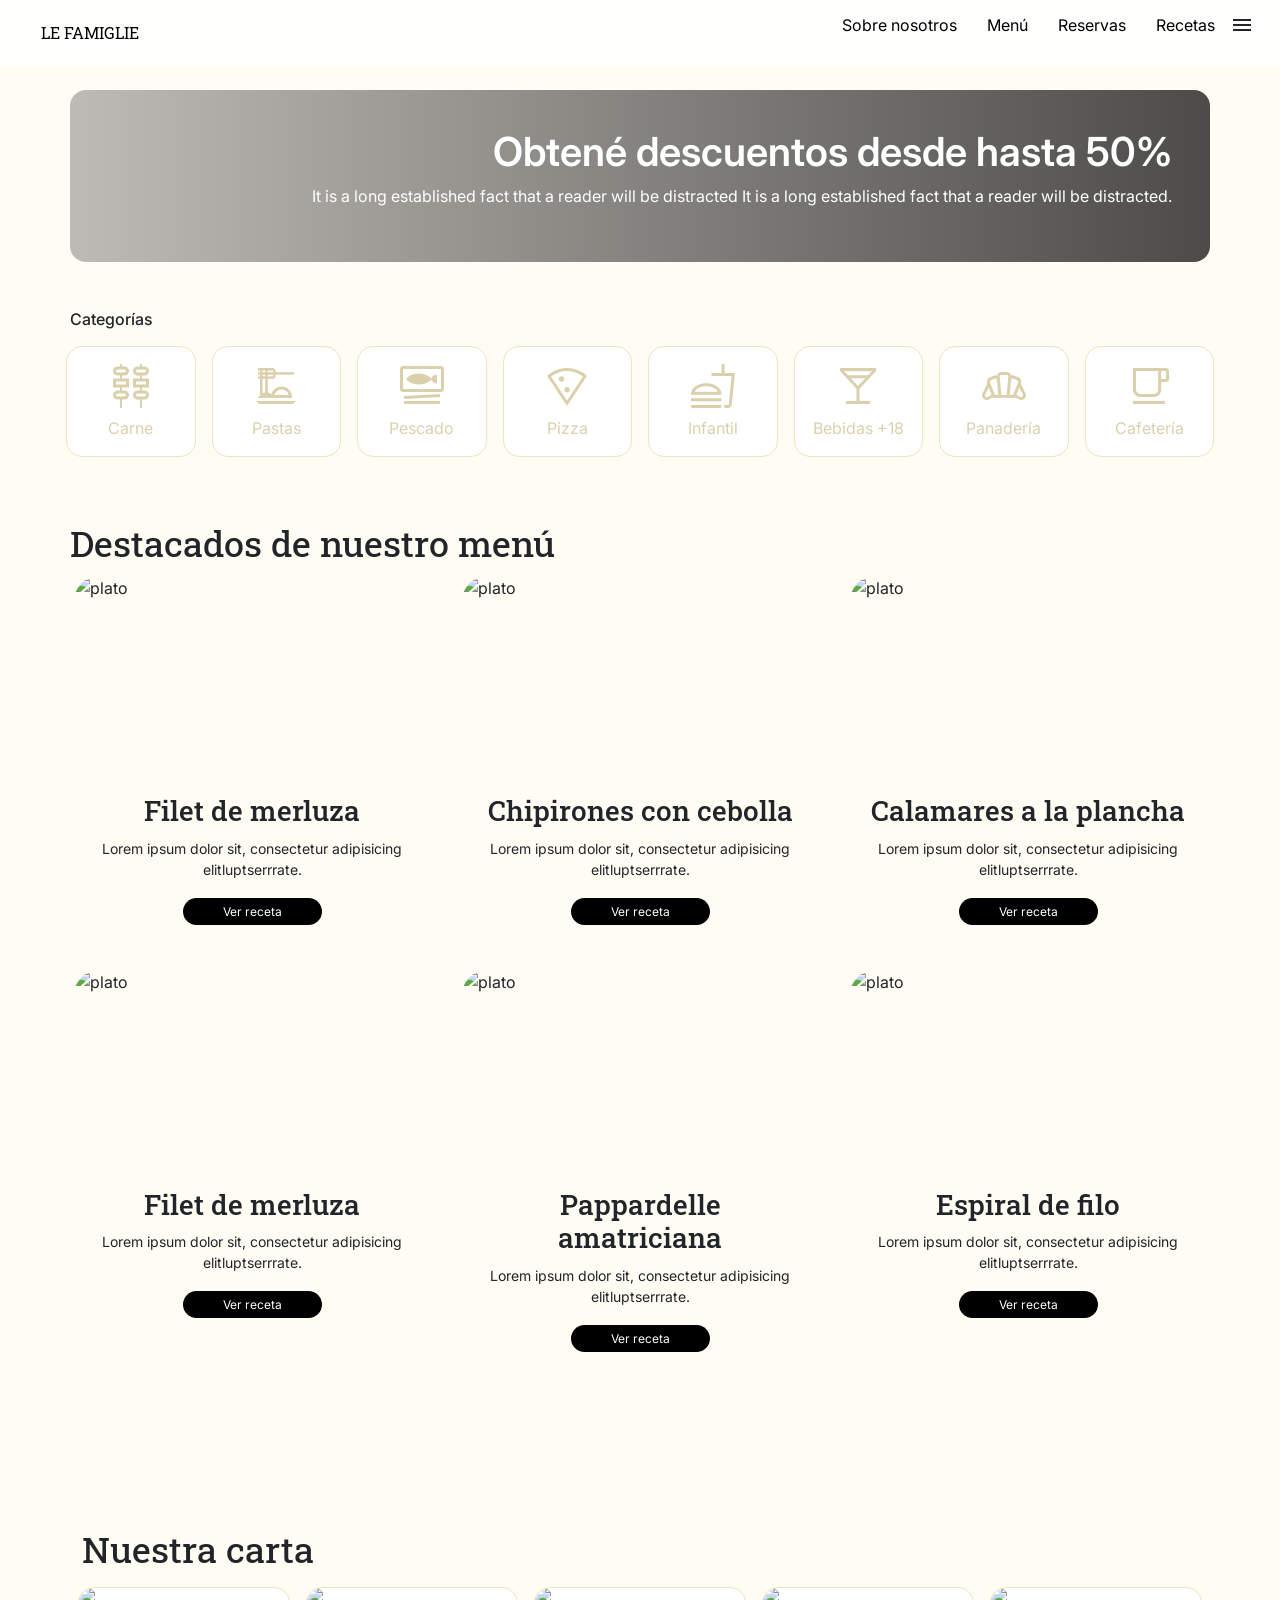
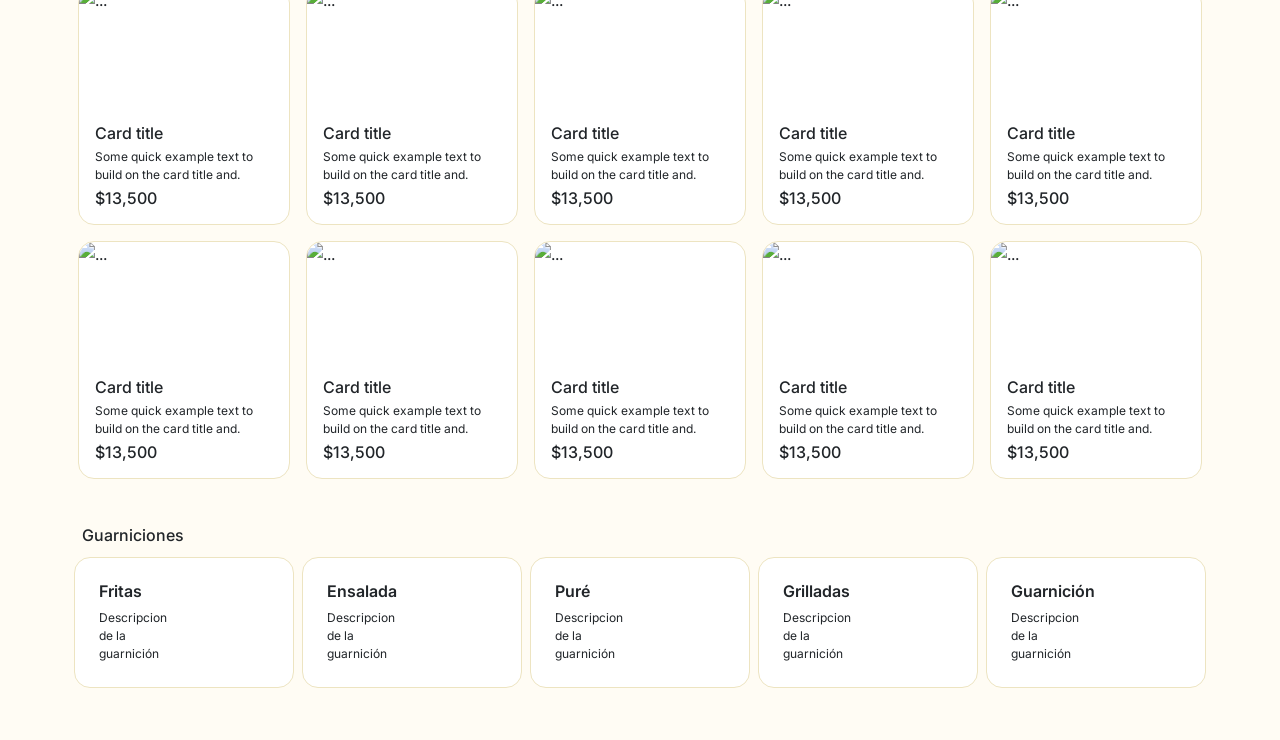
==== menu.html @ 80b137f9 "feat: responsive advance" ====
<!DOCTYPE html>
<html lang="en">
<head>
    <meta charset="UTF-8">
    <meta name="viewport" content="width=device-width, initial-scale=1.0">
    <title>Le Famiglie</title>
    <link rel="stylesheet" href="https://fonts.googleapis.com/css2?family=Material+Symbols+Outlined" />
    <link rel="preconnect" href="https://fonts.gstatic.com" crossorigin>
    <link href="https://fonts.googleapis.com/css2?family=Inter:ital,opsz,wght@0,14..32,100..900;1,14..32,100..900&family=Noto+Serif:ital,wght@0,100..900;1,100..900&family=Roboto+Slab:wght@100..900&display=swap" rel="stylesheet"></head>
    <link href="https://cdn.jsdelivr.net/npm/bootstrap@5.3.8/dist/css/bootstrap.min.css" rel="stylesheet" integrity="sha384-sRIl4kxILFvY47J16cr9ZwB07vP4J8+LH7qKQnuqkuIAvNWLzeN8tE5YBujZqJLB" crossorigin="anonymous">

    <link rel="stylesheet" href="https://cdn.jsdelivr.net/npm/swiper@12/swiper-bundle.min.css">
    <link rel="stylesheet" href="styles.css">

</head>
<body>
    <nav class="navBoo">
        <a class="nav-logo" href="index.html">LE FAMIGLIE</a>
        <ul>
            <li><a href="index.html">Sobre nosotros</a></li>
            <li><a href="menu.html">Menú</a></li>
            <li><a href="reservas.html">Reservas</a></li>
            <li><a href="#recetas">Recetas</a></li>
            <span class="material-symbols-outlined"> menu</span>        </ul>
    </nav>
    <div class="container rounded-4 mb-5 text-end  text-white banner">
        <h1 class="fw-semibold">Obtené descuentos desde hasta 50% </h1>
        <p class="resh2">It is a long established fact that a reader will be distracted It is a long established fact that a reader will be distracted.</p>
    </div>
    <div class="container p-0">
    <h6>Categorías</h6>
        <div class="row">
            <div class="col m-2 rounded-4 text-center cat">
                <span class="material-symbols-outlined">
kebab_dining
</span>
                <p>Carne</p>
            </div>
            <div class="col m-2 rounded-4 text-center cat">
                <span class="material-symbols-outlined">
dinner_dining
</span>
                <p>Pastas</p>
            </div>
            <div class="col m-2 rounded-4 text-center cat">
                <span class="material-symbols-outlined">
set_meal
</span>
                <p>Pescado</p>
            </div>
            <div class="col m-2 rounded-4 text-center cat">
                <span class="material-symbols-outlined">
local_pizza
</span>
                <p>Pizza</p>
            </div>
            <div class="col m-2 rounded-4 text-center cat">
                <span class="material-symbols-outlined">
fastfood
</span>
                <p>Infantil</p>
            </div>
            <div class="col m-2 rounded-4 text-center cat">
                <span class="material-symbols-outlined">
local_bar
</span>
                <p>Bebidas +18</p>
            </div>
            <div class="col m-2 rounded-4 text-center cat">
                <span class="material-symbols-outlined">
bakery_dining
</span>
                <p>Panadería</p>
            </div>
            <div class="col m-2 rounded-4 text-center cat">
                <span class="material-symbols-outlined">local_cafe </span>
                <p>Cafetería</p>
            </div>
        </div>
    </div>
    <div class="container p-0 ">
            <h1 class="resh1 text-start ">Destacados de nuestro menú</h1>
        <div class="section-content p-0">
            <div class="row g-4">

                <div class="col-12 col-sm-6 col-md-4 col-xxl-2">
                    <div class="desCard h-100">
                        <img src="https://acdn-us.mitiendanube.com/stores/001/215/401/products/merluza-romana-11-0bf8c635deedc0b95c16896169511819-1024-1024.webp" alt="plato" class="img-fluid">
                        <div class="desCard-info">
                            <h3>Filet de merluza</h3>
                            <p>Lorem ipsum dolor sit, consectetur adipisicing elitluptserrrate.</p>
                            <a href="menu.html" class="text-white">Ver receta</a>
                        </div>
                    </div>
                </div>
            
                <div class="col-12 col-sm-6 col-md-4 col-xxl-2">
                    <div class="desCard h-100">
                        <img src="https://content-cocina.lecturas.com/medio/2026/05/07/chipirones-con-cebolla_00000000_260507161638_360x360.webp" alt="plato" class="img-fluid">
                        <div class="desCard-info">
                            <h3>Chipirones con cebolla</h3>
                            <p>Lorem ipsum dolor sit, consectetur adipisicing elitluptserrrate.</p>
                            <a href="menu.html" class="text-white">Ver receta</a>
                        </div>
                    </div>
                </div>
            
                <div class="col-12 col-sm-6 col-md-4 col-xxl-2">
                    <div class="desCard h-100">
                        <img src="https://encrypted-tbn0.gstatic.com/images?q=tbn:ANd9GcQiUfF3xgrmVVFNbax4SZvP2ycQnLxLKd7FqA&s" alt="plato" class="img-fluid">
                        <div class="desCard-info">
                            <h3>Calamares a la plancha</h3>
                            <p>Lorem ipsum dolor sit, consectetur adipisicing elitluptserrrate.</p>
                            <a href="menu.html" class="text-white">Ver receta</a>
                        </div>
                    </div>
                </div>
            
                <div class="col-12 col-sm-6 col-md-4 col-xxl-2">
                    <div class="desCard h-100">
                        <img src="https://acdn-us.mitiendanube.com/stores/001/215/401/products/merluza-romana-11-0bf8c635deedc0b95c16896169511819-1024-1024.webp" alt="plato" class="img-fluid">
                        <div class="desCard-info">
                            <h3>Filet de merluza</h3>
                            <p>Lorem ipsum dolor sit, consectetur adipisicing elitluptserrrate.</p>
                            <a href="menu.html" class="text-white">Ver receta</a>
                        </div>
                    </div>
                </div>
            
                <div class="col-12 col-sm-6 col-md-4 col-xxl-2">
                    <div class="desCard h-100">
                        <img src="https://content-cocina.lecturas.com/medio/2026/05/11/pappardelle-a-la-amatriciana_00000000_260511114920_360x360.webp" alt="plato" class="img-fluid">
                        <div class="desCard-info">
                            <h3>Pappardelle amatriciana</h3>
                            <p>Lorem ipsum dolor sit, consectetur adipisicing elitluptserrrate.</p>
                            <a href="menu.html" class="text-white">Ver receta</a>
                        </div>
                    </div>
                </div>
            
                <div class="col-12 col-sm-6 col-md-4 col-xxl-2">
                    <div class="desCard h-100">
                        <img src="https://content-cocina.lecturas.com/medio/2026/04/23/espiral-de-filo-con-pollo-y-queso-feta_00000000_260506163010_900x900.webp" alt="plato" class="img-fluid">
                        <div class="desCard-info">
                            <h3>Espiral de filo</h3>
                            <p>Lorem ipsum dolor sit, consectetur adipisicing elitluptserrrate.</p>
                            <a href="menu.html" class="text-white">Ver receta</a>
                        </div>
                    </div>
                </div>
            
            </div>
            </div>
    </div>
    <div class="container carta">
        <h1 class="resh1 text-start">Nuestra carta</h1>
        <div class="row justify-content-center">
            
            <div class="card col-lg col-sm-4 rounded-4 p-0 m-2 menuCard">
                <img src="https://encrypted-tbn0.gstatic.com/images?q=tbn:ANd9GcQ6ZKdfp-YW0jhBm1GdwlfCcbWIB3yJ5HIcKw&s" class="card-img-top rounded-top-4" alt="...">
                <div class="card-body">
                  <h6 class="card-title">Card title</h6>
                  <p class="card-text ">Some quick example text to build on the card title and.</p>
                  <h6 class="card-title">$13,500</h6>

                </div>
            </div>
            <div class="card col-lg col-sm-4 rounded-4 p-0 m-2 menuCard">
                <img src="https://encrypted-tbn0.gstatic.com/images?q=tbn:ANd9GcQ6ZKdfp-YW0jhBm1GdwlfCcbWIB3yJ5HIcKw&s" class="card-img-top rounded-top-4" alt="...">
                <div class="card-body">
                  <h6 class="card-title">Card title</h6>
                  <p class="card-text ">Some quick example text to build on the card title and.</p>
                  <h6 class="card-title">$13,500</h6>

                </div>
            </div>
            <div class="card col-lg col-sm-4 rounded-4 p-0 m-2 menuCard">
                <img src="https://encrypted-tbn0.gstatic.com/images?q=tbn:ANd9GcQ6ZKdfp-YW0jhBm1GdwlfCcbWIB3yJ5HIcKw&s" class="card-img-top rounded-top-4" alt="...">
                <div class="card-body">
                  <h6 class="card-title">Card title</h6>
                  <p class="card-text ">Some quick example text to build on the card title and.</p>
                  <h6 class="card-title">$13,500</h6>

                </div>
            </div>
            <div class="card col-lg col-sm-4 rounded-4 p-0 m-2 menuCard">
                <img src="https://encrypted-tbn0.gstatic.com/images?q=tbn:ANd9GcQ6ZKdfp-YW0jhBm1GdwlfCcbWIB3yJ5HIcKw&s" class="card-img-top rounded-top-4" alt="...">
                <div class="card-body">
                  <h6 class="card-title">Card title</h6>
                  <p class="card-text ">Some quick example text to build on the card title and.</p>
                  <h6 class="card-title">$13,500</h6>

                </div>
            </div>
            <div class="card col-lg col-sm-4 rounded-4 p-0 m-2 menuCard">
                <img src="https://encrypted-tbn0.gstatic.com/images?q=tbn:ANd9GcQ6ZKdfp-YW0jhBm1GdwlfCcbWIB3yJ5HIcKw&s" class="card-img-top rounded-top-4" alt="...">
                <div class="card-body">
                  <h6 class="card-title">Card title</h6>
                  <p class="card-text ">Some quick example text to build on the card title and.</p>
                  <h6 class="card-title">$13,500</h6>

                </div>
            </div>
        </div>
        <div class="row justify-content-center">
            <div class="card col-lg col-sm-4 rounded-4 p-0 m-2 menuCard">
                <img src="https://encrypted-tbn0.gstatic.com/images?q=tbn:ANd9GcQ6ZKdfp-YW0jhBm1GdwlfCcbWIB3yJ5HIcKw&s" class="card-img-top rounded-top-4" alt="...">
                <div class="card-body">
                  <h6 class="card-title">Card title</h6>
                  <p class="card-text ">Some quick example text to build on the card title and.</p>
                  <h6 class="card-title">$13,500</h6>

                </div>
            </div>
            <div class="card col-lg col-sm-4 rounded-4 p-0 m-2 menuCard">
                <img src="https://encrypted-tbn0.gstatic.com/images?q=tbn:ANd9GcQ6ZKdfp-YW0jhBm1GdwlfCcbWIB3yJ5HIcKw&s" class="card-img-top rounded-top-4" alt="...">
                <div class="card-body">
                  <h6 class="card-title">Card title</h6>
                  <p class="card-text ">Some quick example text to build on the card title and.</p>
                  <h6 class="card-title">$13,500</h6>

                </div>
            </div>
            <div class="card col-lg col-sm-4 rounded-4 p-0 m-2 menuCard">
                <img src="https://encrypted-tbn0.gstatic.com/images?q=tbn:ANd9GcQ6ZKdfp-YW0jhBm1GdwlfCcbWIB3yJ5HIcKw&s" class="card-img-top rounded-top-4" alt="...">
                <div class="card-body">
                  <h6 class="card-title">Card title</h6>
                  <p class="card-text ">Some quick example text to build on the card title and.</p>
                  <h6 class="card-title">$13,500</h6>

                </div>
            </div>
            <div class="card col-lg col-sm-4 rounded-4 p-0 m-2 menuCard">
                <img src="https://encrypted-tbn0.gstatic.com/images?q=tbn:ANd9GcQ6ZKdfp-YW0jhBm1GdwlfCcbWIB3yJ5HIcKw&s" class="card-img-top rounded-top-4" alt="...">
                <div class="card-body">
                  <h6 class="card-title">Card title</h6>
                  <p class="card-text ">Some quick example text to build on the card title and.</p>
                  <h6 class="card-title">$13,500</h6>

                </div>
            </div>
            <div class="card col-lg col-sm-4 rounded-4 p-0 m-2 menuCard">
                <img src="https://encrypted-tbn0.gstatic.com/images?q=tbn:ANd9GcQ6ZKdfp-YW0jhBm1GdwlfCcbWIB3yJ5HIcKw&s" class="card-img-top rounded-top-4" alt="...">
                <div class="card-body">
                  <h6 class="card-title">Card title</h6>
                  <p class="card-text ">Some quick example text to build on the card title and.</p>
                  <h6 class="card-title">$13,500</h6>

                </div>
            </div>
        </div>
    </div>
    <div class="container mb-5">
        <h6>Guarniciones</h6>
        <div class="row">
            <div class="col rounded-4 guar m-1 p-4">
                <div class="row">
                    <div class="col">
                        <h6 class="fw-semibold">Fritas</h6>
                        <p class="m-0">Descripcion de la guarnición</p>
                    </div>
                    <div class="col" class="p-0">
                        <img  src="https://png.pngtree.com/png-clipart/20240814/original/pngtree-straight-above-perspective-big-portion-of-french-fries-served-in-a-png-image_15770949.png" alt="">
                    </div>
                </div>
                
            </div>
            <div class="col rounded-4 guar m-1 p-4">
                <div class="row">
                    <div class="col">
                        <h6 class="fw-semibold">Ensalada</h6>
                        <p class="m-0">Descripcion de la guarnición</p>
                    </div>
                    <div class="col" class="p-0">
                        <img  src="https://png.pngtree.com/png-clipart/20240814/original/pngtree-straight-above-perspective-big-portion-of-french-fries-served-in-a-png-image_15770949.png" alt="">
                    </div>
                </div>
                
            </div>
            <div class="col rounded-4 guar m-1 p-4">
                <div class="row">
                    <div class="col">
                        <h6 class="fw-semibold">Puré </h6>
                        <p class="m-0">Descripcion de la guarnición</p>
                    </div>
                    <div class="col" class="p-0">
                        <img  src="https://png.pngtree.com/png-clipart/20240814/original/pngtree-straight-above-perspective-big-portion-of-french-fries-served-in-a-png-image_15770949.png" alt="">
                    </div>
                </div>
                
            </div>
            <div class="col rounded-4 guar m-1 p-4">
                <div class="row">
                    <div class="col">
                        <h6 class="fw-semibold">Grilladas</h6>
                        <p class="m-0">Descripcion de la guarnición</p>
                    </div>
                    <div class="col" class="p-0">
                        <img  src="https://png.pngtree.com/png-clipart/20240814/original/pngtree-straight-above-perspective-big-portion-of-french-fries-served-in-a-png-image_15770949.png" alt="">
                    </div>
                </div>
                
            </div>
            <div class="col rounded-4 guar m-1 p-4">
                <div class="row">
                    <div class="col">
                        <h6 class="fw-semibold">Guarnición</h6>
                        <p class="m-0">Descripcion de la guarnición</p>
                    </div>
                    <div class="col" class="p-0">
                        <img  src="https://png.pngtree.com/png-clipart/20240814/original/pngtree-straight-above-perspective-big-portion-of-french-fries-served-in-a-png-image_15770949.png" alt="">
                    </div>
                </div>
                
            </div>
        </div>
    </div>
    <script src="https://cdn.jsdelivr.net/npm/bootstrap@5.3.8/dist/js/bootstrap.bundle.min.js" integrity="sha384-FKyoEForCGlyvwx9Hj09JcYn3nv7wiPVlz7YYwJrWVcXK/BmnVDxM+D2scQbITxI" crossorigin="anonymous"></script>

</body>
</html>
---- styles.css ----
*{
    margin: 0;
    padding: 0;
    box-sizing: border-box;
    font-family: "Inter", sans-serif;
    scroll-behavior: smooth;
}


body{
        overflow-x: hidden;
        background-color: #FFFCF4 !important;
}

nav{ display: flex; justify-content: space-between; align-items: center; padding: 1% 2%; position: fixed; background-color: rgba(255, 255, 255, 0.878); top: 0; width: 100%; z-index: 1000; top: 0; left: 0; width: 100%; z-index: 1000; background-color: rgba(255, 255, 255, 0.842); } 

.nav-logo{ font-size: 16px; color: black; text-decoration: none; font-family: "Roboto Slab", serif; } nav ul{ display: flex; list-style: none; align-items: center; } 

a{ text-decoration: none; color: black; margin: 0 15px; font-size: 16px; }

.navBoo{
    align-items: center;
    a{ text-decoration: none; color: black; margin: 0 15px; font-size: 16px; }
}
/*HERO*/

.hero{
    background-image: url(https://www.pagina12.com.ar/resizer/v2/JH345DSOU5HZTFO4SBKETSCFTI.jpg?quality=75&auth=beb9df7577478a310d022bc255f0e8b91947cfbc6380f897b2ce31cba0087130&width=980);
    background-repeat: no-repeat;
    background-size: cover;
    height: 80vh;
    display: flex;
    justify-content: center;
    align-items: center;
    z-index:1;
    position: relative;
    margin-top: 60px;
}

.hero::before{
    content: "";
    position: absolute;
    width: 100%;
    height: 100%;
    background-color: rgba(0,0,0,0.5);
    z-index:-1;
}

.hero img{
    width:30%;
    margin-top: 3%;
}

/*DESTACADOS*/
.destacados{
    padding: 7% 0;
    
}

.section-content{
    display: flex;
    justify-content: center;
}
.section-head{
    display: flex;
    align-items: center;
    width: 100%;
    margin-bottom: 4%;
    padding-left: 7%;
}

h2{
    font-size: 36px;
    font-family: "Roboto Slab";
    margin-right: 5px;
    font-weight: 450;
}

.section-content{
    padding-left: 7%;
    padding-right: 7%;
    display: flex;

}

.desCard{
    height: 350px;
    display: flex;
    flex-direction: column;
    justify-self: center;
    padding: 1%;
}


.desCard-head{
    display: flex;
    justify-content: space-between;
    align-items: center;
    margin-bottom: 3%;
}


.desCard-info{
    padding: 5%;
    font-size: 14px;
    text-align: center;

}

.desCard img{
    width: 100%;
    height: 200px;
    object-fit: cover;
    border-radius: 25px;
    background-size: cover;
}

.desCard-info h3{
    font-family: "Roboto Slab", serif;

}

.desCard-info p{
    line-height: 1.5;
    margin-top: 10px;
    margin-bottom: 20px;

}

.desCard-info a{
    background-color: black;
    color: white;
    padding: 6px 40px;
    border-radius: 25px;
    text-decoration: none;
    font-size: 12px;

}


@media (max-width: 1380px) {
    .desCard:nth-child(5){
    display: none;
    }
}

/*NUESTRA HISTORIA*/
.historia{
    padding: 7%;
    display: flex;
}

.historia p{
    width: 45%;
    margin: 3% 0 ;
}

.verMas{
    display: flex;
    align-items: center;
    margin-top: 8%;
    border-bottom: 3px solid #EDE4C1;
    padding-bottom: 1%;
    margin-right: 15%;
    font-weight: 600;
    color: #0000006b;

    span{
        color: #EDE4C1;
        font-weight: 500;

    }
}

.verMas a{
    font-size: 14px;
    color: #0000006b;

}

.historia a{
    margin: 0px;
}

.historiaImg{
    display: flex;
    justify-content: end;
    width: 100%;
    height: 420px;
    position: relative;
}

.historia img{
    width: 420px;
    border-radius: 50%;
    position: relative;
    
}

.historiaContainer{
    position: absolute;
}

.shadowImg{
    position: absolute;
    width: 420px;
    height: 420px;
    background-color: #EDE4C1;
    border-radius: 50%;
    left: 80%;
    top: 50%;
    transform: translateY(-70%);
}

/*RECETAS*/

.recetas{
    display: flex;
    width: 100%;
}
.contRecetas{
    display: flex;
    flex-direction: column;
    justify-content: end;
    text-align: right;
    width: 100%;
    padding-right: 7% ;
    margin-bottom: 18px;
    position: relative;

}

.contRecetas p{
    padding-left: 50%;
}
.section-head-right{
        margin-bottom: 4%;
}
.verMasR{
    display: flex;
    align-items: center;
    justify-content: end;
    margin-top: 8%;
    border-bottom: 3px solid #EDE4C1;

    font-weight: 600;
    color: #0000006b;
    width: 100%;
    position: relative;

    a{
        font-size: 14px;
        margin: 0;
        color: #0000006b;

    }

    span{
        color: #EDE4C1;
        font-weight: 500;

    }
}

.recetasImg{
    width: 550px;
    position: absolute;
    z-index: 1000;
}


form{
    display: flex;
    justify-content: center;
    width: 80%;
    padding-top: 2%;
}

.form-column{
    display: flex;
    flex-direction: column;
    justify-content: center;
    width: 50%;
    margin-right: 1%;
}

.second-inputs{
    display: flex;
    justify-content: space-between;
    width: 100%;
}

input, select{
    border-radius: 10px;
    padding: 2%;
    margin: 1%;
    border: 1px solid #EDE4C1;
}

input[type="number"]{
    width: 64%;
}

.but{
    color: white;
    background-color: #2C2C2C;
    border: none;
        padding: 3%;
}


.but:hover{
    background-color: #2c2c2cda;
}

.note{
    border: 1px solid #EDE4C1;
    background-color: #fff;
    width: 35%;
    border-radius: 10px;
    padding: 3%;
    height: 200px;
    margin-top: 1%;
}

.note p{
        margin-bottom: 20px;
        font-size: 14px;
        height: 80%;
}

.note label{
    padding: 0px;
    font-size: 14px;
    width: 100%;

}


@media (max-width: 768px) {
    nav{
        padding: 2% 3%;
    }

    .nav-logo{
        font-size: 14px;
    }

    nav ul{
        gap: 10px;
    }

    a{
        margin: 0 10px;
        font-size: 14px;
    }

    .hero{
        height: 60vh;
    }

    .hero img{
        width: 40%;
    }

    .destacados{
        padding: 5%;
    }

    h2{
        font-size: 28px;
    }

    .section-content{
        flex-wrap: wrap;
        justify-content: space-between;
    }

    .desCard{
        width: 48%;
        height: 300px;
        margin-bottom: 5%;
    }

    .historia{
        flex-direction: column;
    }

    .historiaContainer{
        width: 100%;
        padding-right: 10%;
    }

    .historia p{
        width: 100%;
    }

    .historiaImg{
        width: 100%;
        height: 300px;
        justify-content: center;
        margin-top: 50%;
    }

    .historia img{
        width: 50%;
    }

    .shadowImg{
        display: none;
    }
}

/* RESPONSIVE MOBILE */
@media (max-width: 393px) {
    body{
        overflow-x: hidden;
    }

    nav{
        padding-top: 3%;
        padding-bottom: 3%;
        padding-left: 4%;
        padding-right: 0;
        display: flex;
    }

    .nav-logo{
        font-size: 12px;
        width: 100%;
        margin-bottom: 10px;
    }

    nav ul{
        width: 100%;

    }

    nav ul li:nth-child(4)
    {
        display: none;
    }

    nav ul li:first-child{
        display: none;
    }

    .material-symbols-outlined{
        display: block;
    }

    a{
        margin: 0 5px;
        font-size: 12px;
    }

    .hero{
        height: 80vh;
    }

    .hero img{
        width: 70%;
    }

    .destacados{
        padding: 4%;
    }

    h2{
        font-size: 22px;
    }

    .section-head{
        margin-bottom: 6%;
    }

    .section-content{
        flex-direction: column;
        gap: 20px;
    }

    .desCard{
        width: 100%;
        height: 280px;
    }

    .desCard-info{
        padding: 6%;
        font-size: 12px;
    }

    .desCard-head h3{
        font-size: 14px;
    }

    .historia{
        flex-direction: column;
        padding: 4%;
    }

    .historiaContainer{
        width: 100%;
    }

    .historia p{
        width: 100%;
        font-size: 14px;
    }

    .verMas{
        margin-right: 0;
    }

    .verMas a{
        font-size: 12px;
    }

    .historiaImg{
        width: 100%;
        justify-content: center;
        margin-top: 75%;
    }

    .historia img{
        width: 70%;
        height: 85%;
    }

    .shadowImg{
        width: 55%;
        height: 80%;
        display: none;
    }

    .recetas{
        flex-direction: column-reverse;
    }

    .recetasImg{
        width: 100%;
    }

    .contRecetas{
        width: 100%;

        p, a{
            font-size: 14px;
        }
        
    }
    
    .verMasR{
        margin-left: 0;
    }
}

/*RESERVAS*/

form{
    display: flex;
    justify-content: center;
    width: 80%;
}

.form-column{
    display: flex;
    flex-direction: column;
    justify-content: center;
    width: 50%;
}

.second-inputs{
    display: flex;
    justify-content: space-between;
    width: 100%;
}

input, select{
    border-radius: 10px;
    padding: 2%;
    margin: 1%;
    border: 1px solid #EDE4C1;
}

input[type="number"]{
    width: 64%;
}

.btn{
    color: white;
    background-color: #2C2C2C;
    border: none;
        padding: 3%;
}


.note{
    border: 1px solid #EDE4C1;
    background-color: #fff;
    width: 35%;
    border-radius: 10px;
    padding: 3%;

}

.note p{
        margin-bottom: 20px;

}

.note label{
    padding-top: 80px;
}

.bigDiv{
    display: flex;
    justify-content: center;
    
    width: 100%;
}

.resh1{
    text-align: center;
    margin-top: 5%;
    font-size: 36px;
    font-family: "Roboto Slab";
    font-weight: 450;
}

/* MENU */

.banner{
    margin-top: 7%;
    padding: 3%;
    background-image: url('https://images.pexels.com/photos/34487028/pexels-photo-34487028.jpeg');
    background-size: cover;
    background-repeat: no-repeat;
    position: relative;
    overflow: hidden;
}

.banner::before{
    content: "";
  position: absolute;
  inset: 0;
  background: linear-gradient(
    to right,
    rgba(0, 0, 0, 0.26),
    rgba(0,0,0,0.7)
  );
}

.banner *{
    position: relative;
    z-index: 2;
}

.cat{
    background-color: #ffffff;
    span{
        font-size: 48px;
        margin-top: 15px;
        color: #dad0ac;
    }
    p{
        color: #dad0ac;
    }
    border: 1px solid #EDE4C1;
}

.desMenu{
    padding:  0;
}
.carta{
    padding-top: 8%;
    padding-bottom:3%;
}

.menuCard{
    width: 195px !important;
    border: 1px solid #EDE4C1;
}

.menuCard img{
    width: 100%;
    height: 120px;
    object-fit: cover;
}

.menuCard p{
    font-size: 12px;
    margin: 5px 0;
}

.menuCard h6{
    margin:0;
}

.guar{
    background-color: white;
    border: 1px solid #EDE4C1;
    overflow: hidden; 
    position: relative;
}
.guar p{
    font-size: 12px;
    width: 100%;
}

.guar img{
    width: 75%;
    position: absolute;
    right: -80px; /* la empuja afuera */
    bottom: -90px;
}
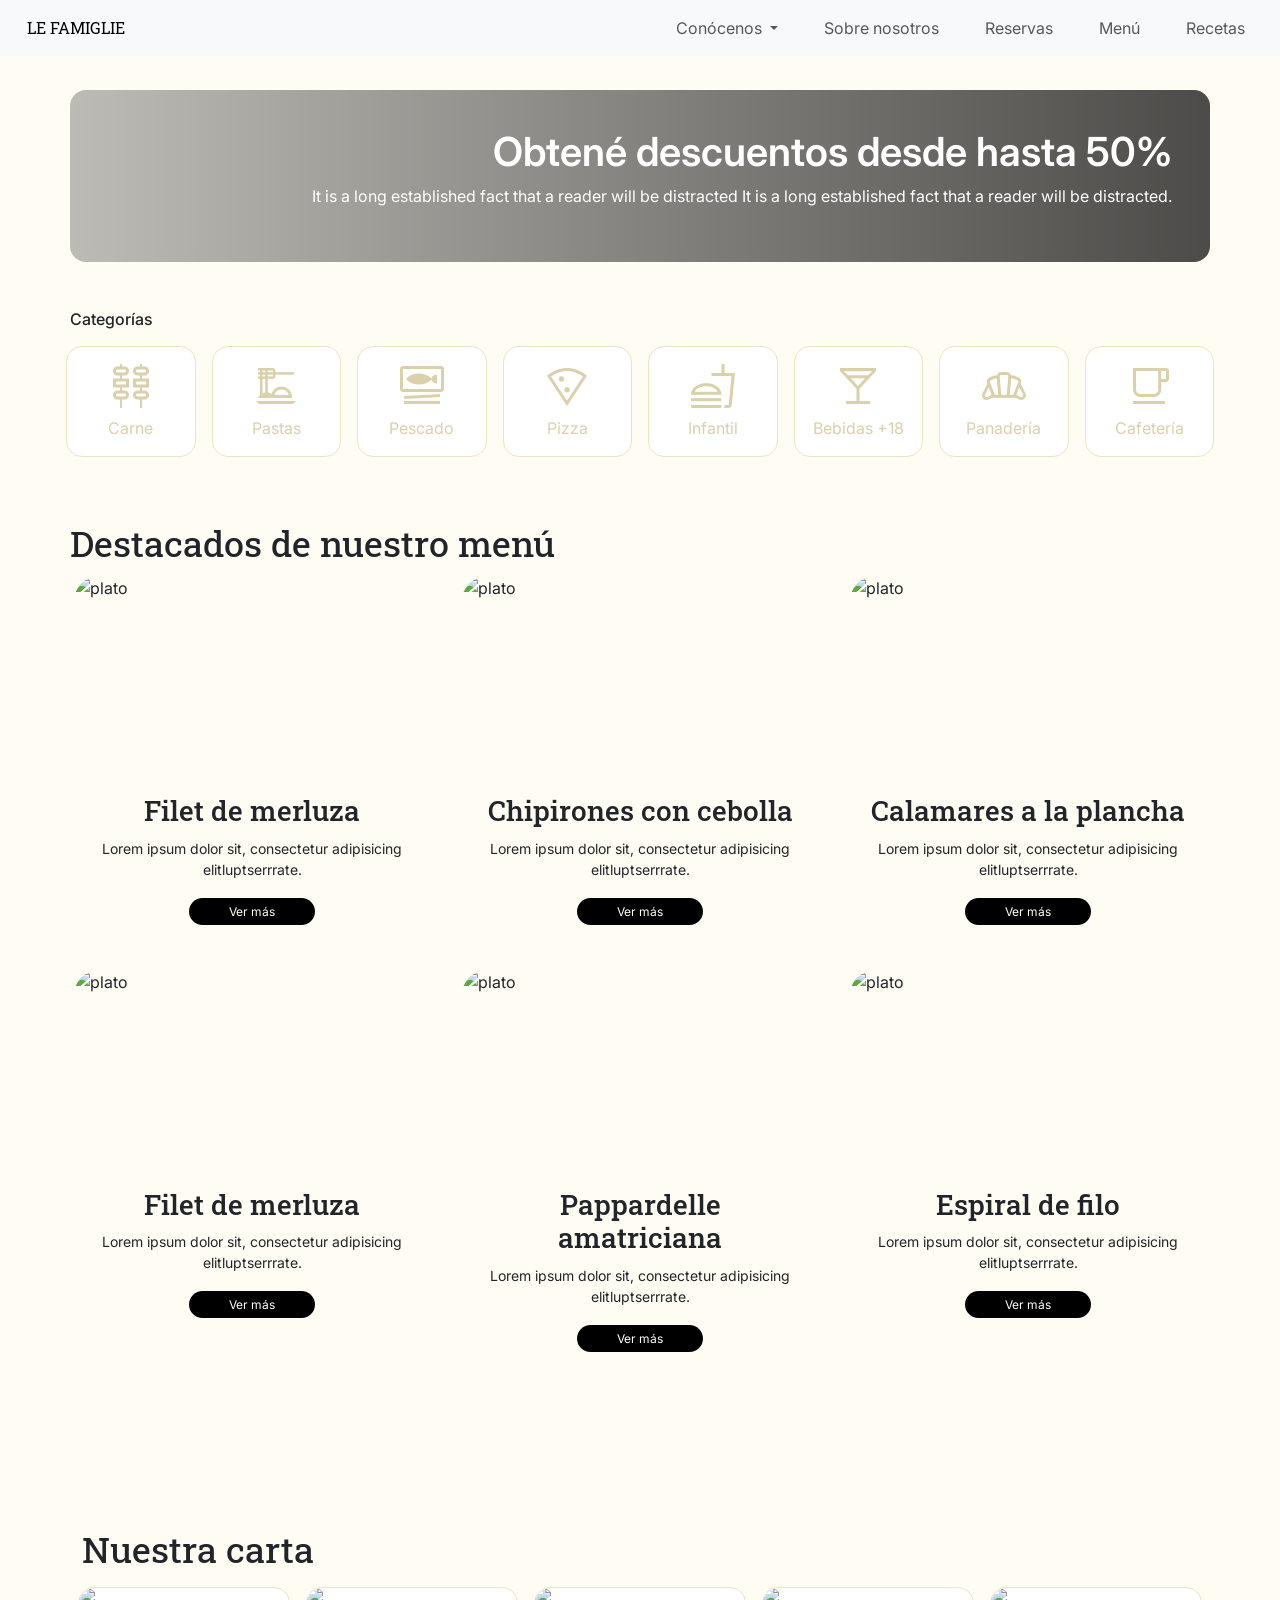
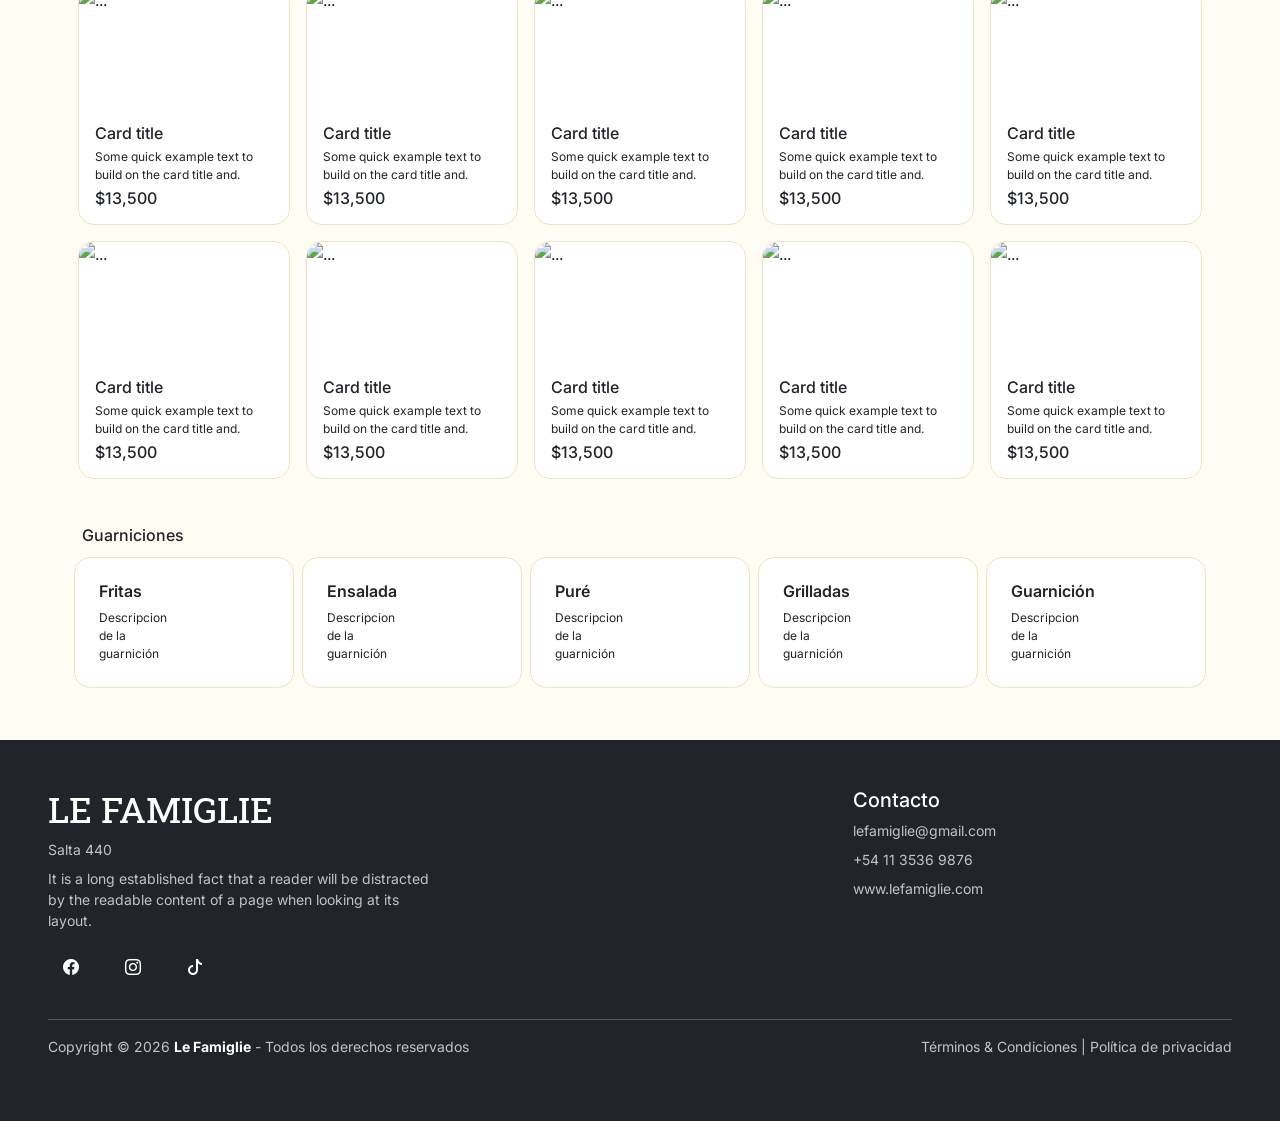
==== commit a33f2611: "feat:  recetas and responsive nav" ====
--- a/menu.html
+++ b/menu.html
@@ -11,17 +11,68 @@
 
     <link rel="stylesheet" href="https://cdn.jsdelivr.net/npm/swiper@12/swiper-bundle.min.css">
     <link rel="stylesheet" href="styles.css">
+        <link rel="stylesheet" href="https://cdn.jsdelivr.net/npm/bootstrap-icons@1.11.3/font/bootstrap-icons.min.css">
+
 
 </head>
 <body>
-    <nav class="navBoo">
-        <a class="nav-logo" href="index.html">LE FAMIGLIE</a>
-        <ul>
-            <li><a href="index.html">Sobre nosotros</a></li>
-            <li><a href="menu.html">Menú</a></li>
-            <li><a href="reservas.html">Reservas</a></li>
-            <li><a href="#recetas">Recetas</a></li>
-            <span class="material-symbols-outlined"> menu</span>        </ul>
+    <nav class="navbar navbar-expand-lg bg-body-tertiary">
+        <div class="container-fluid justify-content-between">
+            <a class="navbar-brand nav-logo" href="index.html">LE FAMIGLIE</a>
+            <button class="navbar-toggler" type="button" data-bs-toggle="collapse" data-bs-target="#navbarNavDropdown"
+                aria-controls="navbarNavDropdown" aria-expanded="false" aria-label="Toggle navigation">
+                <span class="navbar-toggler-icon"></span>
+            </button>
+            <div class="collapse navbar-collapse justify-content-end" id="navbarNavDropdown">
+                <ul class="navbar-nav">
+                    <li class="nav-item dropdown">
+                        <a class="nav-link dropdown-toggle" href="#" role="button" data-bs-toggle="dropdown"
+                            aria-expanded="false">
+                            Conócenos
+                        </a>
+                        <ul class="dropdown-menu">
+                            <li>
+                                <h6 class="ms-4 pt-2">Ubicación</h6>
+                            </li>
+                            <li class="ms-4">
+                                <div class="mapouter">
+                                    <div class="gmap_canvas">
+                                        <iframe width="200px" height="80px" style="border:0;" allowfullscreen=""
+                                            loading="lazy" referrerpolicy="no-referrer-when-downgrade"
+                                            src="https://www.google.com/maps/embed/v1/place?q=Salta%20440&key=AIzaSyBFw0Qbyq9zTFTd-tUY6dZWTgaQzuU17R8"></iframe>
+                                    </div>
+                                    
+                                </div>
+                            </li>
+                            <li><a class="dropdown-header">Salta 440</a></li>
+                            <li>
+                                <h6 class="ms-4 pt-3">Contacto</h6>
+                            </li>
+                            <li><a class="dropdown-header">lefamiglie@gmail.com</a></li>
+                            <li><a class="dropdown-header">@lefamiglie_ok</a></li>
+                            <li><a class="dropdown-header">+54 11 3536 9876</a></li>
+                        </ul>
+                    </li>
+                    <li class="nav-item">
+                        <a class="nav-link " aria-current="page" href="index.html">Sobre nosotros</a>
+                    </li>
+                    
+                    <li class="nav-item">
+                        <a class="nav-link" href="reservas.html">Reservas</a>
+                    </li>
+
+                    <li class="nav-item">
+                        <a class="nav-link" href="menu.html">Menú</a>
+                    </li>
+                    
+                    
+                    <li class="nav-item">
+                        <a class="nav-link" href="recetas.html">Recetas</a>
+                    </li>
+                    
+                </ul>
+            </div>
+        </div>
     </nav>
     <div class="container rounded-4 mb-5 text-end  text-white banner">
         <h1 class="fw-semibold">Obtené descuentos desde hasta 50% </h1>
@@ -89,7 +140,7 @@
                         <div class="desCard-info">
                             <h3>Filet de merluza</h3>
                             <p>Lorem ipsum dolor sit, consectetur adipisicing elitluptserrrate.</p>
-                            <a href="menu.html" class="text-white">Ver receta</a>
+                            <a href="menu.html" class="text-white">Ver más</a>
                         </div>
                     </div>
                 </div>
@@ -100,7 +151,7 @@
                         <div class="desCard-info">
                             <h3>Chipirones con cebolla</h3>
                             <p>Lorem ipsum dolor sit, consectetur adipisicing elitluptserrrate.</p>
-                            <a href="menu.html" class="text-white">Ver receta</a>
+                            <a href="menu.html" class="text-white">Ver más</a>
                         </div>
                     </div>
                 </div>
@@ -111,7 +162,7 @@
                         <div class="desCard-info">
                             <h3>Calamares a la plancha</h3>
                             <p>Lorem ipsum dolor sit, consectetur adipisicing elitluptserrrate.</p>
-                            <a href="menu.html" class="text-white">Ver receta</a>
+                            <a href="menu.html" class="text-white">Ver más</a>
                         </div>
                     </div>
                 </div>
@@ -122,7 +173,7 @@
                         <div class="desCard-info">
                             <h3>Filet de merluza</h3>
                             <p>Lorem ipsum dolor sit, consectetur adipisicing elitluptserrrate.</p>
-                            <a href="menu.html" class="text-white">Ver receta</a>
+                            <a href="menu.html" class="text-white">Ver más</a>
                         </div>
                     </div>
                 </div>
@@ -133,7 +184,7 @@
                         <div class="desCard-info">
                             <h3>Pappardelle amatriciana</h3>
                             <p>Lorem ipsum dolor sit, consectetur adipisicing elitluptserrrate.</p>
-                            <a href="menu.html" class="text-white">Ver receta</a>
+                            <a href="menu.html" class="text-white">Ver más</a>
                         </div>
                     </div>
                 </div>
@@ -144,7 +195,7 @@
                         <div class="desCard-info">
                             <h3>Espiral de filo</h3>
                             <p>Lorem ipsum dolor sit, consectetur adipisicing elitluptserrrate.</p>
-                            <a href="menu.html" class="text-white">Ver receta</a>
+                            <a href="menu.html" class="text-white">Ver más</a>
                         </div>
                     </div>
                 </div>
@@ -315,6 +366,63 @@
             </div>
         </div>
     </div>
+    <footer class="bg-dark text-white py-5">
+    <div class="container-fluid px-5">
+
+        <!-- Parte superior -->
+        <div class="row">
+
+            <!-- Información -->
+            <div class="col-lg-8">
+                <h2>LE FAMIGLIE</h2>
+
+                <p class="mb-2">Salta 440</p>
+
+                <p class="w-50">
+                    It is a long established fact that a reader will be distracted by
+                    the readable content of a page when looking at its layout.
+                </p>
+
+                <div class="d-flex gap-3 mt-4">
+                    <a href="#"><i class="bi bi-facebook text-white"></i></a>
+                    <a href="#"><i class="bi bi-instagram text-white"></i></a>
+                    <a href="#"><i class="bi bi-tiktok text-white"></i></a>
+                </div>
+            </div>
+
+            <!-- Contacto -->
+            <div class="col-lg-4 mt-4 mt-lg-0">
+                <h5>Contacto</h5>
+
+                <p class="mb-2">lefamiglie@gmail.com</p>
+                <p class="mb-2">+54 11 3536 9876</p>
+                <p>www.lefamiglie.com</p>
+            </div>
+
+        </div>
+
+        <!-- Línea -->
+        <div class="row mt-4">
+            <div class="col">
+                <hr>
+            </div>
+        </div>
+
+        <!-- Parte inferior -->
+        <div class="row align-items-center">
+
+            <div class="col-md-6 text-center text-md-start">
+                <p>Copyright © 2026 <strong class="text-white">Le Famiglie</strong> - Todos los derechos reservados</p>
+            </div>
+
+            <div class="col-md-6 text-center text-md-end mt-2 mt-md-0">
+                <p>Términos & Condiciones | Política de privacidad</p>
+            </div>
+
+        </div>
+
+    </div>
+    </footer>
     <script src="https://cdn.jsdelivr.net/npm/bootstrap@5.3.8/dist/js/bootstrap.bundle.min.js" integrity="sha384-FKyoEForCGlyvwx9Hj09JcYn3nv7wiPVlz7YYwJrWVcXK/BmnVDxM+D2scQbITxI" crossorigin="anonymous"></script>
 
 </body>
--- a/styles.css
+++ b/styles.css
@@ -1,4 +1,4 @@
-*{
+* {
     margin: 0;
     padding: 0;
     box-sizing: border-box;
@@ -7,24 +7,59 @@
 }
 
 
-body{
-        overflow-x: hidden;
-        background-color: #FFFCF4 !important;
-}
-
-nav{ display: flex; justify-content: space-between; align-items: center; padding: 1% 2%; position: fixed; background-color: rgba(255, 255, 255, 0.878); top: 0; width: 100%; z-index: 1000; top: 0; left: 0; width: 100%; z-index: 1000; background-color: rgba(255, 255, 255, 0.842); } 
-
-.nav-logo{ font-size: 16px; color: black; text-decoration: none; font-family: "Roboto Slab", serif; } nav ul{ display: flex; list-style: none; align-items: center; } 
-
-a{ text-decoration: none; color: black; margin: 0 15px; font-size: 16px; }
-
-.navBoo{
+body {
+    overflow-x: hidden;
+    background-color: #FFFCF4 !important;
+}
+
+nav {
+    display: flex;
+    justify-content: space-between;
     align-items: center;
-    a{ text-decoration: none; color: black; margin: 0 15px; font-size: 16px; }
-}
+    padding: 1% 2%;
+    position: fixed !important;
+    background-color: rgba(255, 255, 255, 0.878) !important;
+    width: 100%;
+    top: 0;
+    left: 0;
+    width: 100%;
+    z-index: 9999 !important;
+}
+
+.nav-logo {
+    font-size: 16px;
+    color: black;
+    text-decoration: none;
+    font-family: "Roboto Slab", serif;
+}
+
+nav ul {
+    display: flex;
+    list-style: none;
+    align-items: center;
+}
+
+a {
+    text-decoration: none;
+    color: black;
+    margin: 0 15px;
+    font-size: 16px;
+}
+
+.navBoo {
+    align-items: center;
+
+    a {
+        text-decoration: none;
+        color: black;
+        margin: 0 15px;
+        font-size: 16px;
+    }
+}
+
 /*HERO*/
 
-.hero{
+.hero {
     background-image: url(https://www.pagina12.com.ar/resizer/v2/JH345DSOU5HZTFO4SBKETSCFTI.jpg?quality=75&auth=beb9df7577478a310d022bc255f0e8b91947cfbc6380f897b2ce31cba0087130&width=980);
     background-repeat: no-repeat;
     background-size: cover;
@@ -32,36 +67,37 @@
     display: flex;
     justify-content: center;
     align-items: center;
-    z-index:1;
+    z-index: 1;
     position: relative;
     margin-top: 60px;
 }
 
-.hero::before{
+.hero::before {
     content: "";
     position: absolute;
     width: 100%;
     height: 100%;
-    background-color: rgba(0,0,0,0.5);
-    z-index:-1;
-}
-
-.hero img{
-    width:30%;
+    background-color: rgba(0, 0, 0, 0.5);
+    z-index: -1;
+}
+
+.hero img {
+    width: 30%;
     margin-top: 3%;
 }
 
 /*DESTACADOS*/
-.destacados{
+.destacados {
     padding: 7% 0;
-    
-}
-
-.section-content{
+
+}
+
+.section-content {
     display: flex;
     justify-content: center;
 }
-.section-head{
+
+.section-head {
     display: flex;
     align-items: center;
     width: 100%;
@@ -69,30 +105,32 @@
     padding-left: 7%;
 }
 
-h2{
+h2 {
     font-size: 36px;
     font-family: "Roboto Slab";
     margin-right: 5px;
     font-weight: 450;
 }
 
-.section-content{
+.section-content {
     padding-left: 7%;
     padding-right: 7%;
     display: flex;
 
 }
 
-.desCard{
+.desCard {
     height: 350px;
     display: flex;
     flex-direction: column;
     justify-self: center;
     padding: 1%;
-}
-
-
-.desCard-head{
+    width: 100%;
+    max-width: none;
+}
+
+
+.desCard-head {
     display: flex;
     justify-content: space-between;
     align-items: center;
@@ -100,14 +138,14 @@
 }
 
 
-.desCard-info{
+.desCard-info {
     padding: 5%;
     font-size: 14px;
     text-align: center;
 
 }
 
-.desCard img{
+.desCard img {
     width: 100%;
     height: 200px;
     object-fit: cover;
@@ -115,19 +153,19 @@
     background-size: cover;
 }
 
-.desCard-info h3{
+.desCard-info h3 {
     font-family: "Roboto Slab", serif;
 
 }
 
-.desCard-info p{
+.desCard-info p {
     line-height: 1.5;
     margin-top: 10px;
     margin-bottom: 20px;
 
 }
 
-.desCard-info a{
+.desCard-info a {
     background-color: black;
     color: white;
     padding: 6px 40px;
@@ -138,24 +176,19 @@
 }
 
 
-@media (max-width: 1380px) {
-    .desCard:nth-child(5){
-    display: none;
-    }
-}
 
 /*NUESTRA HISTORIA*/
-.historia{
+.historia {
     padding: 7%;
     display: flex;
 }
 
-.historia p{
+.historia p {
     width: 45%;
-    margin: 3% 0 ;
-}
-
-.verMas{
+    margin: 3% 0;
+}
+
+.verMas {
     display: flex;
     align-items: center;
     margin-top: 8%;
@@ -165,24 +198,24 @@
     font-weight: 600;
     color: #0000006b;
 
-    span{
+    span {
         color: #EDE4C1;
         font-weight: 500;
 
     }
 }
 
-.verMas a{
+.verMas a {
     font-size: 14px;
     color: #0000006b;
 
 }
 
-.historia a{
+.historia a {
     margin: 0px;
 }
 
-.historiaImg{
+.historiaImg {
     display: flex;
     justify-content: end;
     width: 100%;
@@ -190,18 +223,18 @@
     position: relative;
 }
 
-.historia img{
+.historia img {
     width: 420px;
     border-radius: 50%;
     position: relative;
-    
-}
-
-.historiaContainer{
+
+}
+
+.historiaContainer {
     position: absolute;
 }
 
-.shadowImg{
+.shadowImg {
     position: absolute;
     width: 420px;
     height: 420px;
@@ -214,29 +247,32 @@
 
 /*RECETAS*/
 
-.recetas{
-    display: flex;
-    width: 100%;
-}
-.contRecetas{
+.recetas {
+    display: flex;
+    width: 100%;
+}
+
+.contRecetas {
     display: flex;
     flex-direction: column;
     justify-content: end;
     text-align: right;
     width: 100%;
-    padding-right: 7% ;
+    padding-right: 7%;
     margin-bottom: 18px;
     position: relative;
 
 }
 
-.contRecetas p{
+.contRecetas p {
     padding-left: 50%;
 }
-.section-head-right{
-        margin-bottom: 4%;
-}
-.verMasR{
+
+.section-head-right {
+    margin-bottom: 4%;
+}
+
+.verMasR {
     display: flex;
     align-items: center;
     justify-content: end;
@@ -248,35 +284,35 @@
     width: 100%;
     position: relative;
 
-    a{
+    a {
         font-size: 14px;
         margin: 0;
         color: #0000006b;
 
     }
 
-    span{
+    span {
         color: #EDE4C1;
         font-weight: 500;
 
     }
 }
 
-.recetasImg{
+.recetasImg {
     width: 550px;
     position: absolute;
     z-index: 1000;
 }
 
 
-form{
+form {
     display: flex;
     justify-content: center;
     width: 80%;
     padding-top: 2%;
 }
 
-.form-column{
+.form-column {
     display: flex;
     flex-direction: column;
     justify-content: center;
@@ -284,36 +320,37 @@
     margin-right: 1%;
 }
 
-.second-inputs{
+.second-inputs {
     display: flex;
     justify-content: space-between;
     width: 100%;
 }
 
-input, select{
+input,
+select {
     border-radius: 10px;
     padding: 2%;
     margin: 1%;
     border: 1px solid #EDE4C1;
 }
 
-input[type="number"]{
+input[type="number"] {
     width: 64%;
 }
 
-.but{
+.but {
     color: white;
     background-color: #2C2C2C;
     border: none;
-        padding: 3%;
-}
-
-
-.but:hover{
+    padding: 3%;
+}
+
+
+.but:hover {
     background-color: #2c2c2cda;
 }
 
-.note{
+.note {
     border: 1px solid #EDE4C1;
     background-color: #fff;
     width: 35%;
@@ -323,13 +360,13 @@
     margin-top: 1%;
 }
 
-.note p{
-        margin-bottom: 20px;
-        font-size: 14px;
-        height: 80%;
-}
-
-.note label{
+.note p {
+    margin-bottom: 20px;
+    font-size: 14px;
+    height: 80%;
+}
+
+.note label {
     padding: 0px;
     font-size: 14px;
     width: 100%;
@@ -338,86 +375,86 @@
 
 
 @media (max-width: 768px) {
-    nav{
+    nav {
         padding: 2% 3%;
     }
 
-    .nav-logo{
+    .nav-logo {
         font-size: 14px;
     }
 
-    nav ul{
+    nav ul {
         gap: 10px;
     }
 
-    a{
+    a {
         margin: 0 10px;
         font-size: 14px;
     }
 
-    .hero{
+    .hero {
         height: 60vh;
     }
 
-    .hero img{
+    .hero img {
         width: 40%;
     }
 
-    .destacados{
+    .destacados {
         padding: 5%;
     }
 
-    h2{
+    h2 {
         font-size: 28px;
     }
 
-    .section-content{
+    .section-content {
         flex-wrap: wrap;
         justify-content: space-between;
     }
 
-    .desCard{
+    .desCard {
         width: 48%;
         height: 300px;
         margin-bottom: 5%;
     }
 
-    .historia{
+    .historia {
         flex-direction: column;
     }
 
-    .historiaContainer{
+    .historiaContainer {
         width: 100%;
         padding-right: 10%;
     }
 
-    .historia p{
-        width: 100%;
-    }
-
-    .historiaImg{
+    .historia p {
+        width: 100%;
+    }
+
+    .historiaImg {
         width: 100%;
         height: 300px;
         justify-content: center;
         margin-top: 50%;
     }
 
-    .historia img{
+    .historia img {
         width: 50%;
     }
 
-    .shadowImg{
+    .shadowImg {
         display: none;
     }
 }
 
 /* RESPONSIVE MOBILE */
 @media (max-width: 393px) {
-    body{
+    body {
         overflow-x: hidden;
     }
 
-    nav{
+    nav {
         padding-top: 3%;
         padding-bottom: 3%;
         padding-left: 4%;
@@ -425,176 +462,177 @@
         display: flex;
     }
 
-    .nav-logo{
+    .nav-logo {
         font-size: 12px;
         width: 100%;
         margin-bottom: 10px;
     }
 
-    nav ul{
-        width: 100%;
-
-    }
-
-    nav ul li:nth-child(4)
-    {
+    nav ul {
+        width: 100%;
+
+    }
+
+    nav ul li:nth-child(4) {
         display: none;
     }
 
-    nav ul li:first-child{
+    nav ul li:first-child {
         display: none;
     }
 
-    .material-symbols-outlined{
+    .material-symbols-outlined {
         display: block;
     }
 
-    a{
+    a {
         margin: 0 5px;
         font-size: 12px;
     }
 
-    .hero{
+    .hero {
         height: 80vh;
     }
 
-    .hero img{
+    .hero img {
         width: 70%;
     }
 
-    .destacados{
+    .destacados {
         padding: 4%;
     }
 
-    h2{
+    h2 {
         font-size: 22px;
     }
 
-    .section-head{
+    .section-head {
         margin-bottom: 6%;
     }
 
-    .section-content{
+    .section-content {
         flex-direction: column;
         gap: 20px;
     }
 
-    .desCard{
+    .desCard {
         width: 100%;
         height: 280px;
     }
 
-    .desCard-info{
+    .desCard-info {
         padding: 6%;
         font-size: 12px;
     }
 
-    .desCard-head h3{
+    .desCard-head h3 {
         font-size: 14px;
     }
 
-    .historia{
+    .historia {
         flex-direction: column;
         padding: 4%;
     }
 
-    .historiaContainer{
-        width: 100%;
-    }
-
-    .historia p{
+    .historiaContainer {
+        width: 100%;
+    }
+
+    .historia p {
         width: 100%;
         font-size: 14px;
     }
 
-    .verMas{
+    .verMas {
         margin-right: 0;
     }
 
-    .verMas a{
+    .verMas a {
         font-size: 12px;
     }
 
-    .historiaImg{
+    .historiaImg {
         width: 100%;
         justify-content: center;
         margin-top: 75%;
     }
 
-    .historia img{
+    .historia img {
         width: 70%;
         height: 85%;
     }
 
-    .shadowImg{
+    .shadowImg {
         width: 55%;
         height: 80%;
         display: none;
     }
 
-    .recetas{
+    .recetas {
         flex-direction: column-reverse;
     }
 
-    .recetasImg{
-        width: 100%;
-    }
-
-    .contRecetas{
-        width: 100%;
-
-        p, a{
+    .recetasImg {
+        width: 100%;
+    }
+
+    .contRecetas {
+        width: 100%;
+
+        p,
+        a {
             font-size: 14px;
         }
-        
-    }
-    
-    .verMasR{
+
+    }
+
+    .verMasR {
         margin-left: 0;
     }
 }
 
 /*RESERVAS*/
 
-form{
+form {
     display: flex;
     justify-content: center;
     width: 80%;
 }
 
-.form-column{
+.form-column {
     display: flex;
     flex-direction: column;
     justify-content: center;
     width: 50%;
 }
 
-.second-inputs{
+.second-inputs {
     display: flex;
     justify-content: space-between;
     width: 100%;
 }
 
-input, select{
+input,
+select {
     border-radius: 10px;
     padding: 2%;
     margin: 1%;
     border: 1px solid #EDE4C1;
 }
 
-input[type="number"]{
+input[type="number"] {
     width: 64%;
 }
 
-.btn{
+.btn {
     color: white;
     background-color: #2C2C2C;
     border: none;
-        padding: 3%;
-}
-
-
-.note{
+    padding: 3%;
+}
+
+
+.note {
     border: 1px solid #EDE4C1;
     background-color: #fff;
     width: 35%;
@@ -603,23 +641,23 @@
 
 }
 
-.note p{
-        margin-bottom: 20px;
-
-}
-
-.note label{
+.note p {
+    margin-bottom: 20px;
+
+}
+
+.note label {
     padding-top: 80px;
 }
 
-.bigDiv{
+.bigDiv {
     display: flex;
     justify-content: center;
-    
-    width: 100%;
-}
-
-.resh1{
+
+    width: 100%;
+}
+
+.resh1 {
     text-align: center;
     margin-top: 5%;
     font-size: 36px;
@@ -629,7 +667,7 @@
 
 /* MENU */
 
-.banner{
+.banner {
     margin-top: 7%;
     padding: 3%;
     background-image: url('https://images.pexels.com/photos/34487028/pexels-photo-34487028.jpeg');
@@ -639,77 +677,197 @@
     overflow: hidden;
 }
 
-.banner::before{
+.banner::before {
     content: "";
-  position: absolute;
-  inset: 0;
-  background: linear-gradient(
-    to right,
-    rgba(0, 0, 0, 0.26),
-    rgba(0,0,0,0.7)
-  );
-}
-
-.banner *{
+    position: absolute;
+    inset: 0;
+    background: linear-gradient(to right,
+            rgba(0, 0, 0, 0.26),
+            rgba(0, 0, 0, 0.7));
+}
+
+.banner * {
     position: relative;
     z-index: 2;
 }
 
-.cat{
+.cat {
     background-color: #ffffff;
-    span{
+
+    span {
         font-size: 48px;
         margin-top: 15px;
         color: #dad0ac;
     }
-    p{
+
+    p {
         color: #dad0ac;
     }
+
     border: 1px solid #EDE4C1;
 }
 
-.desMenu{
-    padding:  0;
-}
-.carta{
+.desMenu {
+    padding: 0;
+}
+
+.carta {
     padding-top: 8%;
-    padding-bottom:3%;
-}
-
-.menuCard{
+    padding-bottom: 3%;
+}
+
+.menuCard {
     width: 195px !important;
     border: 1px solid #EDE4C1;
 }
 
-.menuCard img{
+.menuCard img {
     width: 100%;
     height: 120px;
     object-fit: cover;
 }
 
-.menuCard p{
+.menuCard p {
     font-size: 12px;
     margin: 5px 0;
 }
 
-.menuCard h6{
-    margin:0;
-}
-
-.guar{
+.menuCard h6 {
+    margin: 0;
+}
+
+.guar {
     background-color: white;
     border: 1px solid #EDE4C1;
-    overflow: hidden; 
-    position: relative;
-}
-.guar p{
+    overflow: hidden;
+    position: relative;
+}
+
+.guar p {
     font-size: 12px;
     width: 100%;
 }
 
-.guar img{
+.guar img {
     width: 75%;
     position: absolute;
-    right: -80px; /* la empuja afuera */
+    right: -80px;
+    /* la empuja afuera */
     bottom: -90px;
+}
+
+/* RECETAS */
+
+.recMedia {
+    position: relative;
+
+}
+
+.recMedia img {
+    width: 100%;
+    object-fit: cover;
+    border-radius: 25px;
+    display: block;
+}
+
+.tiempo {
+    position: absolute;
+    bottom: -20px;
+    /* sobresale de la imagen */
+    left: 470px;
+    width: 115px;
+    height: 115px;
+    background: #18191d;
+    color: white;
+    border-radius: 30px;
+
+    display: flex;
+    flex-direction: column;
+    justify-content: center;
+    align-items: center;
+
+    z-index: 2;
+}
+
+.num {
+    font-size: 38px;
+    font-weight: 700;
+    line-height: 1;
+}
+
+.min {
+    font-size: 14px;
+}
+
+.tiempo p {
+    margin: 0;
+    text-align: center;
+    font-size: 12px;
+    line-height: 1.2;
+}
+
+.verReceta {
+    width: 100%;
+}
+
+.rece p,
+.pill {
+    font-size: 14px;
+}
+
+.pill {
+    border: 1px solid #EDE4C1;
+    color: #cfc496;
+}
+
+.rece h5 {
+    font-family: "Roboto Slab", serif;
+}
+
+footer p {
+    font-size: 14px;
+    color: #ffffffb9;
+}
+
+/* MAPA */
+.mapouter {
+    position: relative;
+    text-align: right;
+     width: 220px;
+     height:150px;
+}
+
+.gmap_canvas iframe{
+    width: 100%;
+    height: 100%;
+    border: 0;
+}
+
+.gmap_canvas {
+    overflow:hidden;
+    background:none!important;
+    width:270px;
+    height:150px;
+}
+
+.gmap_canvas iframe {
+    width: 100%;
+    height: 100%;
+}
+
+.mapouter a {
+    display: block;
+    font-size: 0.85em;
+    text-align: center;
+    padding: 5px 0;
+    color: #6c757d;
+    text-decoration: none;
+}
+
+.gme-generated-link {
+    display: none !important;
+}
+
+.dropdown-menu{
+    min-width: 320px !important;
 }
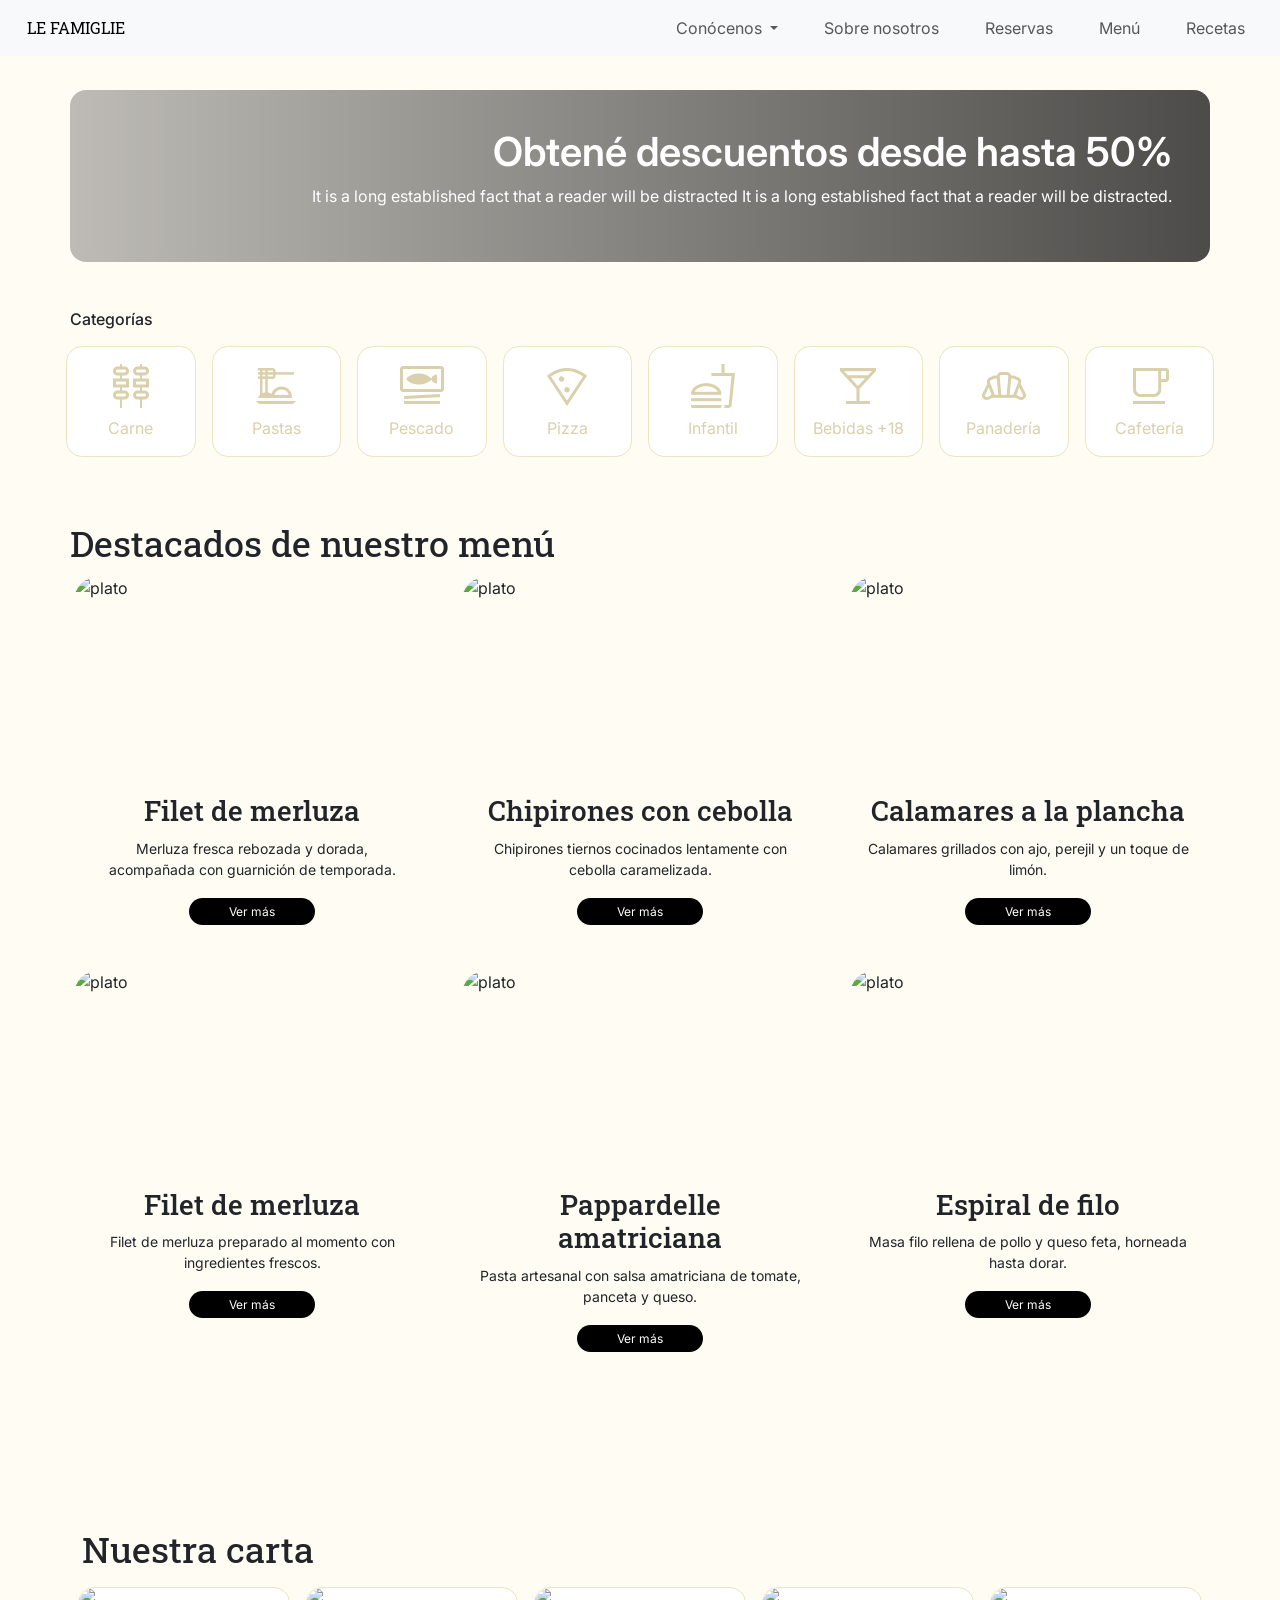
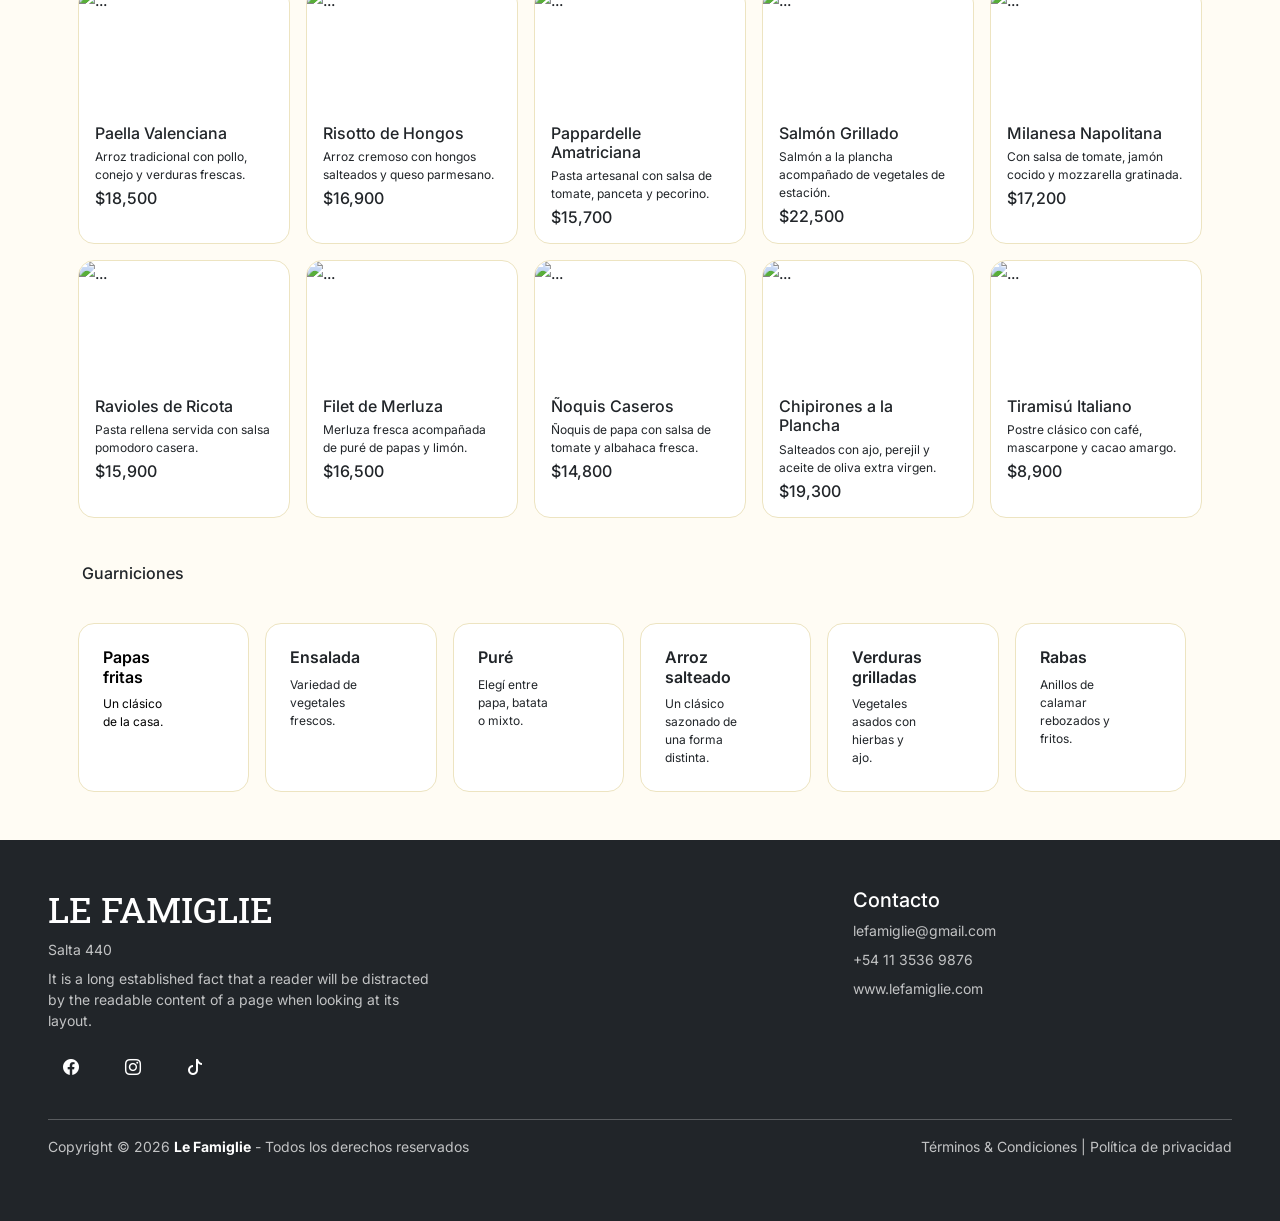
==== commit 7fa08ef7: "feat: multiple advances" ====
--- a/menu.html
+++ b/menu.html
@@ -1,20 +1,26 @@
 <!DOCTYPE html>
 <html lang="en">
+
 <head>
     <meta charset="UTF-8">
     <meta name="viewport" content="width=device-width, initial-scale=1.0">
     <title>Le Famiglie</title>
     <link rel="stylesheet" href="https://fonts.googleapis.com/css2?family=Material+Symbols+Outlined" />
     <link rel="preconnect" href="https://fonts.gstatic.com" crossorigin>
-    <link href="https://fonts.googleapis.com/css2?family=Inter:ital,opsz,wght@0,14..32,100..900;1,14..32,100..900&family=Noto+Serif:ital,wght@0,100..900;1,100..900&family=Roboto+Slab:wght@100..900&display=swap" rel="stylesheet"></head>
-    <link href="https://cdn.jsdelivr.net/npm/bootstrap@5.3.8/dist/css/bootstrap.min.css" rel="stylesheet" integrity="sha384-sRIl4kxILFvY47J16cr9ZwB07vP4J8+LH7qKQnuqkuIAvNWLzeN8tE5YBujZqJLB" crossorigin="anonymous">
-
-    <link rel="stylesheet" href="https://cdn.jsdelivr.net/npm/swiper@12/swiper-bundle.min.css">
-    <link rel="stylesheet" href="styles.css">
-        <link rel="stylesheet" href="https://cdn.jsdelivr.net/npm/bootstrap-icons@1.11.3/font/bootstrap-icons.min.css">
-
-
+    <link
+        href="https://fonts.googleapis.com/css2?family=Inter:ital,opsz,wght@0,14..32,100..900;1,14..32,100..900&family=Noto+Serif:ital,wght@0,100..900;1,100..900&family=Roboto+Slab:wght@100..900&display=swap"
+        rel="stylesheet">
 </head>
+<link href="https://cdn.jsdelivr.net/npm/bootstrap@5.3.8/dist/css/bootstrap.min.css" rel="stylesheet"
+    integrity="sha384-sRIl4kxILFvY47J16cr9ZwB07vP4J8+LH7qKQnuqkuIAvNWLzeN8tE5YBujZqJLB" crossorigin="anonymous">
+
+<link rel="stylesheet" href="https://cdn.jsdelivr.net/npm/swiper@12/swiper-bundle.min.css">
+<link rel="stylesheet" href="styles.css">
+<link rel="stylesheet" href="https://cdn.jsdelivr.net/npm/bootstrap-icons@1.11.3/font/bootstrap-icons.min.css">
+
+
+</head>
+
 <body>
     <nav class="navbar navbar-expand-lg bg-body-tertiary">
         <div class="container-fluid justify-content-between">
@@ -41,7 +47,7 @@
                                             loading="lazy" referrerpolicy="no-referrer-when-downgrade"
                                             src="https://www.google.com/maps/embed/v1/place?q=Salta%20440&key=AIzaSyBFw0Qbyq9zTFTd-tUY6dZWTgaQzuU17R8"></iframe>
                                     </div>
-                                    
+
                                 </div>
                             </li>
                             <li><a class="dropdown-header">Salta 440</a></li>
@@ -56,7 +62,7 @@
                     <li class="nav-item">
                         <a class="nav-link " aria-current="page" href="index.html">Sobre nosotros</a>
                     </li>
-                    
+
                     <li class="nav-item">
                         <a class="nav-link" href="reservas.html">Reservas</a>
                     </li>
@@ -64,63 +70,64 @@
                     <li class="nav-item">
                         <a class="nav-link" href="menu.html">Menú</a>
                     </li>
-                    
-                    
+
+
                     <li class="nav-item">
                         <a class="nav-link" href="recetas.html">Recetas</a>
                     </li>
-                    
+
                 </ul>
             </div>
         </div>
     </nav>
     <div class="container rounded-4 mb-5 text-end  text-white banner">
         <h1 class="fw-semibold">Obtené descuentos desde hasta 50% </h1>
-        <p class="resh2">It is a long established fact that a reader will be distracted It is a long established fact that a reader will be distracted.</p>
+        <p class="resh2">It is a long established fact that a reader will be distracted It is a long established fact
+            that a reader will be distracted.</p>
     </div>
     <div class="container p-0">
-    <h6>Categorías</h6>
+        <h6>Categorías</h6>
         <div class="row">
             <div class="col m-2 rounded-4 text-center cat">
                 <span class="material-symbols-outlined">
-kebab_dining
-</span>
+                    kebab_dining
+                </span>
                 <p>Carne</p>
             </div>
             <div class="col m-2 rounded-4 text-center cat">
                 <span class="material-symbols-outlined">
-dinner_dining
-</span>
+                    dinner_dining
+                </span>
                 <p>Pastas</p>
             </div>
             <div class="col m-2 rounded-4 text-center cat">
                 <span class="material-symbols-outlined">
-set_meal
-</span>
+                    set_meal
+                </span>
                 <p>Pescado</p>
             </div>
             <div class="col m-2 rounded-4 text-center cat">
                 <span class="material-symbols-outlined">
-local_pizza
-</span>
+                    local_pizza
+                </span>
                 <p>Pizza</p>
             </div>
             <div class="col m-2 rounded-4 text-center cat">
                 <span class="material-symbols-outlined">
-fastfood
-</span>
+                    fastfood
+                </span>
                 <p>Infantil</p>
             </div>
             <div class="col m-2 rounded-4 text-center cat">
                 <span class="material-symbols-outlined">
-local_bar
-</span>
+                    local_bar
+                </span>
                 <p>Bebidas +18</p>
             </div>
             <div class="col m-2 rounded-4 text-center cat">
                 <span class="material-symbols-outlined">
-bakery_dining
-</span>
+                    bakery_dining
+                </span>
                 <p>Panadería</p>
             </div>
             <div class="col m-2 rounded-4 text-center cat">
@@ -130,173 +137,191 @@
         </div>
     </div>
     <div class="container p-0 ">
-            <h1 class="resh1 text-start ">Destacados de nuestro menú</h1>
+        <h1 class="resh1 text-start ">Destacados de nuestro menú</h1>
         <div class="section-content p-0">
             <div class="row g-4">
 
                 <div class="col-12 col-sm-6 col-md-4 col-xxl-2">
                     <div class="desCard h-100">
-                        <img src="https://acdn-us.mitiendanube.com/stores/001/215/401/products/merluza-romana-11-0bf8c635deedc0b95c16896169511819-1024-1024.webp" alt="plato" class="img-fluid">
+                        <img src="https://acdn-us.mitiendanube.com/stores/001/215/401/products/merluza-romana-11-0bf8c635deedc0b95c16896169511819-1024-1024.webp"
+                            alt="plato" class="img-fluid">
                         <div class="desCard-info">
                             <h3>Filet de merluza</h3>
-                            <p>Lorem ipsum dolor sit, consectetur adipisicing elitluptserrrate.</p>
-                            <a href="menu.html" class="text-white">Ver más</a>
-                        </div>
-                    </div>
-                </div>
-            
-                <div class="col-12 col-sm-6 col-md-4 col-xxl-2">
-                    <div class="desCard h-100">
-                        <img src="https://content-cocina.lecturas.com/medio/2026/05/07/chipirones-con-cebolla_00000000_260507161638_360x360.webp" alt="plato" class="img-fluid">
+                            <p>Merluza fresca rebozada y dorada, acompañada con guarnición de temporada.</p>
+                            <a href="menu.html" class="text-white">Ver más</a>
+                        </div>
+                    </div>
+                </div>
+
+                <div class="col-12 col-sm-6 col-md-4 col-xxl-2">
+                    <div class="desCard h-100">
+                        <img src="https://content-cocina.lecturas.com/medio/2026/05/07/chipirones-con-cebolla_00000000_260507161638_360x360.webp"
+                            alt="plato" class="img-fluid">
                         <div class="desCard-info">
                             <h3>Chipirones con cebolla</h3>
-                            <p>Lorem ipsum dolor sit, consectetur adipisicing elitluptserrrate.</p>
-                            <a href="menu.html" class="text-white">Ver más</a>
-                        </div>
-                    </div>
-                </div>
-            
-                <div class="col-12 col-sm-6 col-md-4 col-xxl-2">
-                    <div class="desCard h-100">
-                        <img src="https://encrypted-tbn0.gstatic.com/images?q=tbn:ANd9GcQiUfF3xgrmVVFNbax4SZvP2ycQnLxLKd7FqA&s" alt="plato" class="img-fluid">
+                            <p>Chipirones tiernos cocinados lentamente con cebolla caramelizada.</p>
+                            <a href="menu.html" class="text-white">Ver más</a>
+                        </div>
+                    </div>
+                </div>
+
+                <div class="col-12 col-sm-6 col-md-4 col-xxl-2">
+                    <div class="desCard h-100">
+                        <img src="https://encrypted-tbn0.gstatic.com/images?q=tbn:ANd9GcQiUfF3xgrmVVFNbax4SZvP2ycQnLxLKd7FqA&s"
+                            alt="plato" class="img-fluid">
                         <div class="desCard-info">
                             <h3>Calamares a la plancha</h3>
-                            <p>Lorem ipsum dolor sit, consectetur adipisicing elitluptserrrate.</p>
-                            <a href="menu.html" class="text-white">Ver más</a>
-                        </div>
-                    </div>
-                </div>
-            
-                <div class="col-12 col-sm-6 col-md-4 col-xxl-2">
-                    <div class="desCard h-100">
-                        <img src="https://acdn-us.mitiendanube.com/stores/001/215/401/products/merluza-romana-11-0bf8c635deedc0b95c16896169511819-1024-1024.webp" alt="plato" class="img-fluid">
+                            <p>Calamares grillados con ajo, perejil y un toque de limón.</p>
+                            <a href="menu.html" class="text-white">Ver más</a>
+                        </div>
+                    </div>
+                </div>
+
+                <div class="col-12 col-sm-6 col-md-4 col-xxl-2">
+                    <div class="desCard h-100">
+                        <img src="https://acdn-us.mitiendanube.com/stores/001/215/401/products/merluza-romana-11-0bf8c635deedc0b95c16896169511819-1024-1024.webp"
+                            alt="plato" class="img-fluid">
                         <div class="desCard-info">
                             <h3>Filet de merluza</h3>
-                            <p>Lorem ipsum dolor sit, consectetur adipisicing elitluptserrrate.</p>
-                            <a href="menu.html" class="text-white">Ver más</a>
-                        </div>
-                    </div>
-                </div>
-            
-                <div class="col-12 col-sm-6 col-md-4 col-xxl-2">
-                    <div class="desCard h-100">
-                        <img src="https://content-cocina.lecturas.com/medio/2026/05/11/pappardelle-a-la-amatriciana_00000000_260511114920_360x360.webp" alt="plato" class="img-fluid">
+                            <p>Filet de merluza preparado al momento con ingredientes frescos.</p>
+                            <a href="menu.html" class="text-white">Ver más</a>
+                        </div>
+                    </div>
+                </div>
+
+                <div class="col-12 col-sm-6 col-md-4 col-xxl-2">
+                    <div class="desCard h-100">
+                        <img src="https://content-cocina.lecturas.com/medio/2026/05/11/pappardelle-a-la-amatriciana_00000000_260511114920_360x360.webp"
+                            alt="plato" class="img-fluid">
                         <div class="desCard-info">
                             <h3>Pappardelle amatriciana</h3>
-                            <p>Lorem ipsum dolor sit, consectetur adipisicing elitluptserrrate.</p>
-                            <a href="menu.html" class="text-white">Ver más</a>
-                        </div>
-                    </div>
-                </div>
-            
-                <div class="col-12 col-sm-6 col-md-4 col-xxl-2">
-                    <div class="desCard h-100">
-                        <img src="https://content-cocina.lecturas.com/medio/2026/04/23/espiral-de-filo-con-pollo-y-queso-feta_00000000_260506163010_900x900.webp" alt="plato" class="img-fluid">
+                            <p>Pasta artesanal con salsa amatriciana de tomate, panceta y queso.</p>
+                            <a href="menu.html" class="text-white">Ver más</a>
+                        </div>
+                    </div>
+                </div>
+
+                <div class="col-12 col-sm-6 col-md-4 col-xxl-2">
+                    <div class="desCard h-100">
+                        <img src="https://content-cocina.lecturas.com/medio/2026/04/23/espiral-de-filo-con-pollo-y-queso-feta_00000000_260506163010_900x900.webp"
+                            alt="plato" class="img-fluid">
                         <div class="desCard-info">
                             <h3>Espiral de filo</h3>
-                            <p>Lorem ipsum dolor sit, consectetur adipisicing elitluptserrrate.</p>
-                            <a href="menu.html" class="text-white">Ver más</a>
-                        </div>
-                    </div>
-                </div>
-            
-            </div>
-            </div>
+                            <p>Masa filo rellena de pollo y queso feta, horneada hasta dorar.</p>
+                            <a href="menu.html" class="text-white">Ver más</a>
+                        </div>
+                    </div>
+                </div>
+
+            </div>
+        </div>
     </div>
     <div class="container carta">
         <h1 class="resh1 text-start">Nuestra carta</h1>
         <div class="row justify-content-center">
-            
-            <div class="card col-lg col-sm-4 rounded-4 p-0 m-2 menuCard">
-                <img src="https://encrypted-tbn0.gstatic.com/images?q=tbn:ANd9GcQ6ZKdfp-YW0jhBm1GdwlfCcbWIB3yJ5HIcKw&s" class="card-img-top rounded-top-4" alt="...">
-                <div class="card-body">
-                  <h6 class="card-title">Card title</h6>
-                  <p class="card-text ">Some quick example text to build on the card title and.</p>
-                  <h6 class="card-title">$13,500</h6>
-
-                </div>
-            </div>
-            <div class="card col-lg col-sm-4 rounded-4 p-0 m-2 menuCard">
-                <img src="https://encrypted-tbn0.gstatic.com/images?q=tbn:ANd9GcQ6ZKdfp-YW0jhBm1GdwlfCcbWIB3yJ5HIcKw&s" class="card-img-top rounded-top-4" alt="...">
-                <div class="card-body">
-                  <h6 class="card-title">Card title</h6>
-                  <p class="card-text ">Some quick example text to build on the card title and.</p>
-                  <h6 class="card-title">$13,500</h6>
-
-                </div>
-            </div>
-            <div class="card col-lg col-sm-4 rounded-4 p-0 m-2 menuCard">
-                <img src="https://encrypted-tbn0.gstatic.com/images?q=tbn:ANd9GcQ6ZKdfp-YW0jhBm1GdwlfCcbWIB3yJ5HIcKw&s" class="card-img-top rounded-top-4" alt="...">
-                <div class="card-body">
-                  <h6 class="card-title">Card title</h6>
-                  <p class="card-text ">Some quick example text to build on the card title and.</p>
-                  <h6 class="card-title">$13,500</h6>
-
-                </div>
-            </div>
-            <div class="card col-lg col-sm-4 rounded-4 p-0 m-2 menuCard">
-                <img src="https://encrypted-tbn0.gstatic.com/images?q=tbn:ANd9GcQ6ZKdfp-YW0jhBm1GdwlfCcbWIB3yJ5HIcKw&s" class="card-img-top rounded-top-4" alt="...">
-                <div class="card-body">
-                  <h6 class="card-title">Card title</h6>
-                  <p class="card-text ">Some quick example text to build on the card title and.</p>
-                  <h6 class="card-title">$13,500</h6>
-
-                </div>
-            </div>
-            <div class="card col-lg col-sm-4 rounded-4 p-0 m-2 menuCard">
-                <img src="https://encrypted-tbn0.gstatic.com/images?q=tbn:ANd9GcQ6ZKdfp-YW0jhBm1GdwlfCcbWIB3yJ5HIcKw&s" class="card-img-top rounded-top-4" alt="...">
-                <div class="card-body">
-                  <h6 class="card-title">Card title</h6>
-                  <p class="card-text ">Some quick example text to build on the card title and.</p>
-                  <h6 class="card-title">$13,500</h6>
-
-                </div>
-            </div>
+
+            <!-- FILA 1 -->
+
+            <div class="card col-lg col-sm-4 rounded-4 p-0 m-2 menuCard">
+                <img src="https://encrypted-tbn0.gstatic.com/images?q=tbn:ANd9GcQ6ZKdfp-YW0jhBm1GdwlfCcbWIB3yJ5HIcKw&s"
+                    class="card-img-top rounded-top-4" alt="...">
+                <div class="card-body">
+                    <h6 class="card-title">Paella Valenciana</h6>
+                    <p class="card-text">Arroz tradicional con pollo, conejo y verduras frescas.</p>
+                    <h6 class="card-title">$18,500</h6>
+                </div>
+            </div>
+
+            <div class="card col-lg col-sm-4 rounded-4 p-0 m-2 menuCard">
+                <img src="https://encrypted-tbn0.gstatic.com/images?q=tbn:ANd9GcR3Z6iLWaqqJ0Zv_H-gbHgwwGT6HRshA0tQrg&s"
+                    class="card-img-top rounded-top-4" alt="...">
+                <div class="card-body">
+                    <h6 class="card-title">Risotto de Hongos</h6>
+                    <p class="card-text">Arroz cremoso con hongos salteados y queso parmesano.</p>
+                    <h6 class="card-title">$16,900</h6>
+                </div>
+            </div>
+
+            <div class="card col-lg col-sm-4 rounded-4 p-0 m-2 menuCard">
+                <img src="https://imagenes.montevideo.com.uy/imgnoticias/201706/_W880_H495/617153.jpg"
+                    class="card-img-top rounded-top-4" alt="...">
+                <div class="card-body">
+                    <h6 class="card-title">Pappardelle Amatriciana</h6>
+                    <p class="card-text">Pasta artesanal con salsa de tomate, panceta y pecorino.</p>
+                    <h6 class="card-title">$15,700</h6>
+                </div>
+            </div>
+
+            <div class="card col-lg col-sm-4 rounded-4 p-0 m-2 menuCard">
+                <img src="https://encrypted-tbn0.gstatic.com/images?q=tbn:ANd9GcQ6ZKdfp-YW0jhBm1GdwlfCcbWIB3yJ5HIcKw&s"
+                    class="card-img-top rounded-top-4" alt="...">
+                <div class="card-body">
+                    <h6 class="card-title">Salmón Grillado</h6>
+                    <p class="card-text">Salmón a la plancha acompañado de vegetales de estación.</p>
+                    <h6 class="card-title">$22,500</h6>
+                </div>
+            </div>
+
+            <div class="card col-lg col-sm-4 rounded-4 p-0 m-2 menuCard">
+                <img src="https://encrypted-tbn0.gstatic.com/images?q=tbn:ANd9GcR3Z6iLWaqqJ0Zv_H-gbHgwwGT6HRshA0tQrg&s"
+                    class="card-img-top rounded-top-4" alt="...">
+                <div class="card-body">
+                    <h6 class="card-title">Milanesa Napolitana</h6>
+                    <p class="card-text">Con salsa de tomate, jamón cocido y mozzarella gratinada.</p>
+                    <h6 class="card-title">$17,200</h6>
+                </div>
+            </div>
+
         </div>
         <div class="row justify-content-center">
-            <div class="card col-lg col-sm-4 rounded-4 p-0 m-2 menuCard">
-                <img src="https://encrypted-tbn0.gstatic.com/images?q=tbn:ANd9GcQ6ZKdfp-YW0jhBm1GdwlfCcbWIB3yJ5HIcKw&s" class="card-img-top rounded-top-4" alt="...">
-                <div class="card-body">
-                  <h6 class="card-title">Card title</h6>
-                  <p class="card-text ">Some quick example text to build on the card title and.</p>
-                  <h6 class="card-title">$13,500</h6>
-
-                </div>
-            </div>
-            <div class="card col-lg col-sm-4 rounded-4 p-0 m-2 menuCard">
-                <img src="https://encrypted-tbn0.gstatic.com/images?q=tbn:ANd9GcQ6ZKdfp-YW0jhBm1GdwlfCcbWIB3yJ5HIcKw&s" class="card-img-top rounded-top-4" alt="...">
-                <div class="card-body">
-                  <h6 class="card-title">Card title</h6>
-                  <p class="card-text ">Some quick example text to build on the card title and.</p>
-                  <h6 class="card-title">$13,500</h6>
-
-                </div>
-            </div>
-            <div class="card col-lg col-sm-4 rounded-4 p-0 m-2 menuCard">
-                <img src="https://encrypted-tbn0.gstatic.com/images?q=tbn:ANd9GcQ6ZKdfp-YW0jhBm1GdwlfCcbWIB3yJ5HIcKw&s" class="card-img-top rounded-top-4" alt="...">
-                <div class="card-body">
-                  <h6 class="card-title">Card title</h6>
-                  <p class="card-text ">Some quick example text to build on the card title and.</p>
-                  <h6 class="card-title">$13,500</h6>
-
-                </div>
-            </div>
-            <div class="card col-lg col-sm-4 rounded-4 p-0 m-2 menuCard">
-                <img src="https://encrypted-tbn0.gstatic.com/images?q=tbn:ANd9GcQ6ZKdfp-YW0jhBm1GdwlfCcbWIB3yJ5HIcKw&s" class="card-img-top rounded-top-4" alt="...">
-                <div class="card-body">
-                  <h6 class="card-title">Card title</h6>
-                  <p class="card-text ">Some quick example text to build on the card title and.</p>
-                  <h6 class="card-title">$13,500</h6>
-
-                </div>
-            </div>
-            <div class="card col-lg col-sm-4 rounded-4 p-0 m-2 menuCard">
-                <img src="https://encrypted-tbn0.gstatic.com/images?q=tbn:ANd9GcQ6ZKdfp-YW0jhBm1GdwlfCcbWIB3yJ5HIcKw&s" class="card-img-top rounded-top-4" alt="...">
-                <div class="card-body">
-                  <h6 class="card-title">Card title</h6>
-                  <p class="card-text ">Some quick example text to build on the card title and.</p>
-                  <h6 class="card-title">$13,500</h6>
-
+            <!-- FILA 2 -->
+            <div class="card col-lg col-sm-4 rounded-4 p-0 m-2 menuCard">
+                <img src="https://imagenes.montevideo.com.uy/imgnoticias/201706/_W880_H495/617153.jpg"
+                    class="card-img-top rounded-top-4" alt="...">
+                <div class="card-body">
+                    <h6 class="card-title">Ravioles de Ricota</h6>
+                    <p class="card-text">Pasta rellena servida con salsa pomodoro casera.</p>
+                    <h6 class="card-title">$15,900</h6>
+                </div>
+            </div>
+
+            <div class="card col-lg col-sm-4 rounded-4 p-0 m-2 menuCard">
+                <img src="https://encrypted-tbn0.gstatic.com/images?q=tbn:ANd9GcQ6ZKdfp-YW0jhBm1GdwlfCcbWIB3yJ5HIcKw&s"
+                    class="card-img-top rounded-top-4" alt="...">
+                <div class="card-body">
+                    <h6 class="card-title">Filet de Merluza</h6>
+                    <p class="card-text">Merluza fresca acompañada de puré de papas y limón.</p>
+                    <h6 class="card-title">$16,500</h6>
+                </div>
+            </div>
+
+            <div class="card col-lg col-sm-4 rounded-4 p-0 m-2 menuCard">
+                <img src="https://encrypted-tbn0.gstatic.com/images?q=tbn:ANd9GcR3Z6iLWaqqJ0Zv_H-gbHgwwGT6HRshA0tQrg&s"
+                    class="card-img-top rounded-top-4" alt="...">
+                <div class="card-body">
+                    <h6 class="card-title">Ñoquis Caseros</h6>
+                    <p class="card-text">Ñoquis de papa con salsa de tomate y albahaca fresca.</p>
+                    <h6 class="card-title">$14,800</h6>
+                </div>
+            </div>
+
+            <div class="card col-lg col-sm-4 rounded-4 p-0 m-2 menuCard">
+                <img src="https://imagenes.montevideo.com.uy/imgnoticias/201706/_W880_H495/617153.jpg"
+                    class="card-img-top rounded-top-4" alt="...">
+                <div class="card-body">
+                    <h6 class="card-title">Chipirones a la Plancha</h6>
+                    <p class="card-text">Salteados con ajo, perejil y aceite de oliva extra virgen.</p>
+                    <h6 class="card-title">$19,300</h6>
+                </div>
+            </div>
+
+            <div class="card col-lg col-sm-4 rounded-4 p-0 m-2 menuCard">
+                <img src="https://encrypted-tbn0.gstatic.com/images?q=tbn:ANd9GcQ6ZKdfp-YW0jhBm1GdwlfCcbWIB3yJ5HIcKw&s"
+                    class="card-img-top rounded-top-4" alt="...">
+                <div class="card-body">
+                    <h6 class="card-title">Tiramisú Italiano</h6>
+                    <p class="card-text">Postre clásico con café, mascarpone y cacao amargo.</p>
+                    <h6 class="card-title">$8,900</h6>
                 </div>
             </div>
         </div>
@@ -304,126 +329,162 @@
     <div class="container mb-5">
         <h6>Guarniciones</h6>
         <div class="row">
-            <div class="col rounded-4 guar m-1 p-4">
-                <div class="row">
-                    <div class="col">
-                        <h6 class="fw-semibold">Fritas</h6>
-                        <p class="m-0">Descripcion de la guarnición</p>
-                    </div>
-                    <div class="col" class="p-0">
-                        <img  src="https://png.pngtree.com/png-clipart/20240814/original/pngtree-straight-above-perspective-big-portion-of-french-fries-served-in-a-png-image_15770949.png" alt="">
-                    </div>
-                </div>
-                
-            </div>
-            <div class="col rounded-4 guar m-1 p-4">
-                <div class="row">
-                    <div class="col">
-                        <h6 class="fw-semibold">Ensalada</h6>
-                        <p class="m-0">Descripcion de la guarnición</p>
-                    </div>
-                    <div class="col" class="p-0">
-                        <img  src="https://png.pngtree.com/png-clipart/20240814/original/pngtree-straight-above-perspective-big-portion-of-french-fries-served-in-a-png-image_15770949.png" alt="">
-                    </div>
-                </div>
-                
-            </div>
-            <div class="col rounded-4 guar m-1 p-4">
-                <div class="row">
-                    <div class="col">
-                        <h6 class="fw-semibold">Puré </h6>
-                        <p class="m-0">Descripcion de la guarnición</p>
-                    </div>
-                    <div class="col" class="p-0">
-                        <img  src="https://png.pngtree.com/png-clipart/20240814/original/pngtree-straight-above-perspective-big-portion-of-french-fries-served-in-a-png-image_15770949.png" alt="">
-                    </div>
-                </div>
-                
-            </div>
-            <div class="col rounded-4 guar m-1 p-4">
-                <div class="row">
-                    <div class="col">
-                        <h6 class="fw-semibold">Grilladas</h6>
-                        <p class="m-0">Descripcion de la guarnición</p>
-                    </div>
-                    <div class="col" class="p-0">
-                        <img  src="https://png.pngtree.com/png-clipart/20240814/original/pngtree-straight-above-perspective-big-portion-of-french-fries-served-in-a-png-image_15770949.png" alt="">
-                    </div>
-                </div>
-                
-            </div>
-            <div class="col rounded-4 guar m-1 p-4">
-                <div class="row">
-                    <div class="col">
-                        <h6 class="fw-semibold">Guarnición</h6>
-                        <p class="m-0">Descripcion de la guarnición</p>
-                    </div>
-                    <div class="col" class="p-0">
-                        <img  src="https://png.pngtree.com/png-clipart/20240814/original/pngtree-straight-above-perspective-big-portion-of-french-fries-served-in-a-png-image_15770949.png" alt="">
-                    </div>
-                </div>
-                
+            <div class="row g-3">
+
+                <div class="col-12 col-md-6 col-xl-2">
+                    <div class="rounded-4 guar p-4 h-100">
+                        <a href="recetaElegida.html" class="text-decoration-none m-0">
+
+                            <div class="row align-items-center">
+                                <div class="col-8">
+                                    <h6 class="fw-semibold">Papas fritas</h6>
+                                    <p class="m-0">Un clásico de la casa.</p>
+                                </div>
+                                <div class="col-4 p-0 text-end">
+                                    <img src="https://png.pngtree.com/png-clipart/20240814/original/pngtree-straight-above-perspective-big-portion-of-french-fries-served-in-a-png-image_15770949.png"
+                                        alt="" class="img-fluid">
+                                </div>
+                            </div>
+                        </a>
+
+                    </div>
+                </div>
+
+                <div class="col-12 col-md-6 col-xl-2">
+                    <div class="rounded-4 guar p-4 h-100">
+                        <div class="row align-items-center">
+                            <div class="col-8">
+                                <h6 class="fw-semibold">Ensalada</h6>
+                                <p class="m-0">Variedad de vegetales frescos.</p>
+                            </div>
+                            <div class="col-4 p-0 text-end">
+                                <img src="https://png.pngtree.com/png-clipart/20240814/original/pngtree-straight-above-perspective-big-portion-of-french-fries-served-in-a-png-image_15770949.png"
+                                    alt="" class="img-fluid">
+                            </div>
+                        </div>
+                    </div>
+                </div>
+
+                <div class="col-12 col-md-6 col-xl-2">
+                    <div class="rounded-4 guar p-4 h-100">
+                        <div class="row align-items-center">
+                            <div class="col-8">
+                                <h6 class="fw-semibold">Puré</h6>
+                                <p class="m-0">Elegí entre papa, batata o mixto.</p>
+                            </div>
+                            <div class="col-4 p-0 text-end">
+                                <img src="https://png.pngtree.com/png-clipart/20240814/original/pngtree-straight-above-perspective-big-portion-of-french-fries-served-in-a-png-image_15770949.png"
+                                    alt="" class="img-fluid">
+                            </div>
+                        </div>
+                    </div>
+                </div>
+
+                <div class="col-12 col-md-6 col-xl-2">
+                    <div class="rounded-4 guar p-4 h-100">
+                        <div class="row align-items-center">
+                            <div class="col-8">
+                                <h6 class="fw-semibold">Arroz salteado</h6>
+                                <p class="m-0">Un clásico sazonado de una forma distinta.</p>
+                            </div>
+                            <div class="col-4 p-0 text-end">
+                                <img src="https://png.pngtree.com/png-clipart/20240814/original/pngtree-straight-above-perspective-big-portion-of-french-fries-served-in-a-png-image_15770949.png"
+                                    alt="" class="img-fluid">
+                            </div>
+                        </div>
+                    </div>
+                </div>
+
+                <div class="col-12 col-md-6 col-xl-2">
+                    <div class="rounded-4 guar p-4 h-100">
+                        <div class="row align-items-center">
+                            <div class="col-8">
+                                <h6 class="fw-semibold">Verduras grilladas</h6>
+                                <p class="m-0">Vegetales asados con hierbas y ajo.</p>
+                            </div>
+                            <div class="col-4 p-0 text-end">
+                                <img src="https://png.pngtree.com/png-clipart/20240814/original/pngtree-straight-above-perspective-big-portion-of-french-fries-served-in-a-png-image_15770949.png"
+                                    alt="" class="img-fluid">
+                            </div>
+                        </div>
+                    </div>
+                </div>
+
+                <div class="col-12 col-md-6 col-xl-2">
+                    <div class="rounded-4 guar p-4 h-100">
+                        <div class="row align-items-center">
+                            <div class="col-8">
+                                <h6 class="fw-semibold">Rabas</h6>
+                                <p class="m-0">Anillos de calamar rebozados y fritos.</p>
+                            </div>
+                            <div class="col-4 p-0 text-end">
+                                <img src="https://png.pngtree.com/png-clipart/20240814/original/pngtree-straight-above-perspective-big-portion-of-french-fries-served-in-a-png-image_15770949.png"
+                                    alt="" class="img-fluid">
+                            </div>
+                        </div>
+                    </div>
+                </div>
+
             </div>
         </div>
     </div>
     <footer class="bg-dark text-white py-5">
-    <div class="container-fluid px-5">
-
-        <!-- Parte superior -->
-        <div class="row">
-
-            <!-- Información -->
-            <div class="col-lg-8">
-                <h2>LE FAMIGLIE</h2>
-
-                <p class="mb-2">Salta 440</p>
-
-                <p class="w-50">
-                    It is a long established fact that a reader will be distracted by
-                    the readable content of a page when looking at its layout.
-                </p>
-
-                <div class="d-flex gap-3 mt-4">
-                    <a href="#"><i class="bi bi-facebook text-white"></i></a>
-                    <a href="#"><i class="bi bi-instagram text-white"></i></a>
-                    <a href="#"><i class="bi bi-tiktok text-white"></i></a>
-                </div>
-            </div>
-
-            <!-- Contacto -->
-            <div class="col-lg-4 mt-4 mt-lg-0">
-                <h5>Contacto</h5>
-
-                <p class="mb-2">lefamiglie@gmail.com</p>
-                <p class="mb-2">+54 11 3536 9876</p>
-                <p>www.lefamiglie.com</p>
-            </div>
-
-        </div>
-
-        <!-- Línea -->
-        <div class="row mt-4">
-            <div class="col">
-                <hr>
-            </div>
-        </div>
-
-        <!-- Parte inferior -->
-        <div class="row align-items-center">
-
-            <div class="col-md-6 text-center text-md-start">
-                <p>Copyright © 2026 <strong class="text-white">Le Famiglie</strong> - Todos los derechos reservados</p>
-            </div>
-
-            <div class="col-md-6 text-center text-md-end mt-2 mt-md-0">
-                <p>Términos & Condiciones | Política de privacidad</p>
-            </div>
-
-        </div>
-
-    </div>
+        <div class="container-fluid px-5">
+
+            <div class="row">
+
+                <div class="col-lg-8">
+                    <h2>LE FAMIGLIE</h2>
+
+                    <p class="mb-2">Salta 440</p>
+
+                    <p class="w-50">
+                        It is a long established fact that a reader will be distracted by
+                        the readable content of a page when looking at its layout.
+                    </p>
+
+                    <div class="d-flex gap-3 mt-4">
+                        <a href="#"><i class="bi bi-facebook text-white"></i></a>
+                        <a href="#"><i class="bi bi-instagram text-white"></i></a>
+                        <a href="#"><i class="bi bi-tiktok text-white"></i></a>
+                    </div>
+                </div>
+
+                <div class="col-lg-4 mt-4 mt-lg-0">
+                    <h5>Contacto</h5>
+
+                    <p class="mb-2">lefamiglie@gmail.com</p>
+                    <p class="mb-2">+54 11 3536 9876</p>
+                    <p>www.lefamiglie.com</p>
+                </div>
+
+            </div>
+
+            <div class="row mt-4">
+                <div class="col">
+                    <hr>
+                </div>
+            </div>
+
+            <div class="row align-items-center">
+
+                <div class="col-md-6 text-center text-md-start">
+                    <p>Copyright © 2026 <strong class="text-white">Le Famiglie</strong> - Todos los derechos reservados
+                    </p>
+                </div>
+
+                <div class="col-md-6 text-center text-md-end mt-2 mt-md-0">
+                    <p>Términos & Condiciones | Política de privacidad</p>
+                </div>
+
+            </div>
+
+        </div>
     </footer>
-    <script src="https://cdn.jsdelivr.net/npm/bootstrap@5.3.8/dist/js/bootstrap.bundle.min.js" integrity="sha384-FKyoEForCGlyvwx9Hj09JcYn3nv7wiPVlz7YYwJrWVcXK/BmnVDxM+D2scQbITxI" crossorigin="anonymous"></script>
+    <script src="https://cdn.jsdelivr.net/npm/bootstrap@5.3.8/dist/js/bootstrap.bundle.min.js"
+        integrity="sha384-FKyoEForCGlyvwx9Hj09JcYn3nv7wiPVlz7YYwJrWVcXK/BmnVDxM+D2scQbITxI" crossorigin="anonymous">
+    </script>
 
 </body>
+
 </html>
--- a/styles.css
+++ b/styles.css
@@ -305,73 +305,6 @@
 }
 
 
-form {
-    display: flex;
-    justify-content: center;
-    width: 80%;
-    padding-top: 2%;
-}
-
-.form-column {
-    display: flex;
-    flex-direction: column;
-    justify-content: center;
-    width: 50%;
-    margin-right: 1%;
-}
-
-.second-inputs {
-    display: flex;
-    justify-content: space-between;
-    width: 100%;
-}
-
-input,
-select {
-    border-radius: 10px;
-    padding: 2%;
-    margin: 1%;
-    border: 1px solid #EDE4C1;
-}
-
-input[type="number"] {
-    width: 64%;
-}
-
-.but {
-    color: white;
-    background-color: #2C2C2C;
-    border: none;
-    padding: 3%;
-}
-
-
-.but:hover {
-    background-color: #2c2c2cda;
-}
-
-.note {
-    border: 1px solid #EDE4C1;
-    background-color: #fff;
-    width: 35%;
-    border-radius: 10px;
-    padding: 3%;
-    height: 200px;
-    margin-top: 1%;
-}
-
-.note p {
-    margin-bottom: 20px;
-    font-size: 14px;
-    height: 80%;
-}
-
-.note label {
-    padding: 0px;
-    font-size: 14px;
-    width: 100%;
-
-}
 
 
 @media (max-width: 768px) {
@@ -596,14 +529,16 @@
 form {
     display: flex;
     justify-content: center;
-    width: 80%;
+    width: 100% !important;
+    padding-top: 2%;
 }
 
 .form-column {
     display: flex;
     flex-direction: column;
     justify-content: center;
-    width: 50%;
+    width: 100%;
+    margin-right: 1%;
 }
 
 .second-inputs {
@@ -614,17 +549,15 @@
 
 input,
 select {
-    border-radius: 10px;
+    border-radius: 10px !important;
     padding: 2%;
-    margin: 1%;
-    border: 1px solid #EDE4C1;
-}
-
-input[type="number"] {
-    width: 64%;
-}
-
-.btn {
+    margin-bottom: 2%;
+    border: 1px solid #EDE4C1 !important;
+}
+
+
+
+.but {
     color: white;
     background-color: #2C2C2C;
     border: none;
@@ -632,23 +565,11 @@
 }
 
 
-.note {
-    border: 1px solid #EDE4C1;
-    background-color: #fff;
-    width: 35%;
-    border-radius: 10px;
-    padding: 3%;
-
-}
-
-.note p {
-    margin-bottom: 20px;
-
-}
-
-.note label {
-    padding-top: 80px;
-}
+.but:hover {
+    background-color: #2c2c2cda;
+}
+
+
 
 .bigDiv {
     display: flex;
@@ -749,7 +670,7 @@
 }
 
 .guar img {
-    width: 75%;
+    width: 100%;
     position: absolute;
     right: -80px;
     /* la empuja afuera */
@@ -816,12 +737,18 @@
 }
 
 .pill {
-    border: 1px solid #EDE4C1;
-    color: #cfc496;
+    border: 1px solid #d5c790;
+    color: #6b5b1e;
+    background-color: #EDE4C1;
+
 }
 
 .rece h5 {
     font-family: "Roboto Slab", serif;
+}
+
+.rece img{
+    height: 150px;
 }
 
 footer p {
@@ -870,4 +797,46 @@
 
 .dropdown-menu{
     min-width: 320px !important;
-}+}
+
+/* RECETA ELEGIDA */
+
+.recElec {
+    margin-top: 60px;
+}
+
+.recElec .ingre {
+    font-family: "Roboto Slab", serif;
+}
+
+.recElec li {
+    font-size: 14px;
+    color: #000000ba;
+}
+
+.recElec .porc{
+    font-size: 14px;
+    color: #0000009c;
+}
+
+.pasos h3{
+    font-family: "Roboto Slab", serif;
+    font-size: 24px;
+}
+
+.pasos h6{
+    font-weight: 550;
+}
+
+.paso{
+    border-left: 3px solid #b6ac83;
+
+}
+
+
+.recPic{
+    height: 500px;
+    width: 500px !important;
+
+}
+
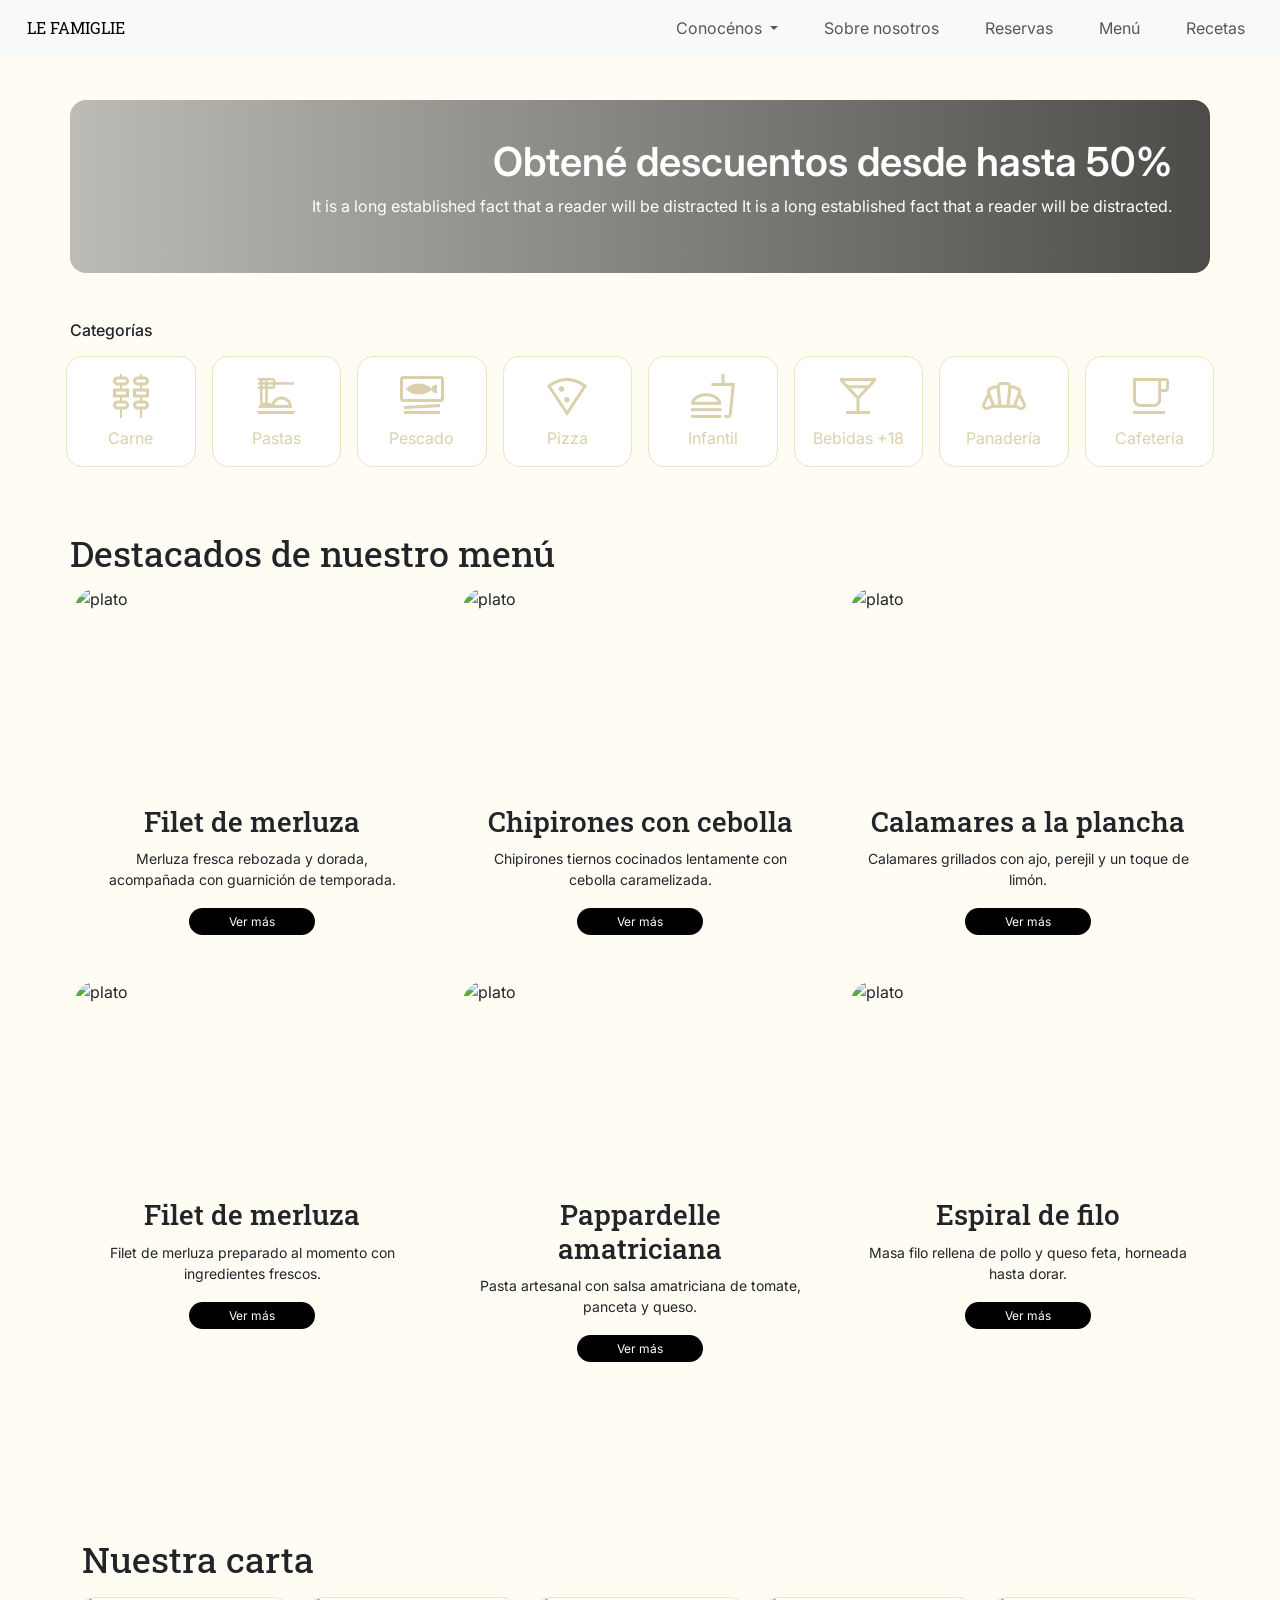
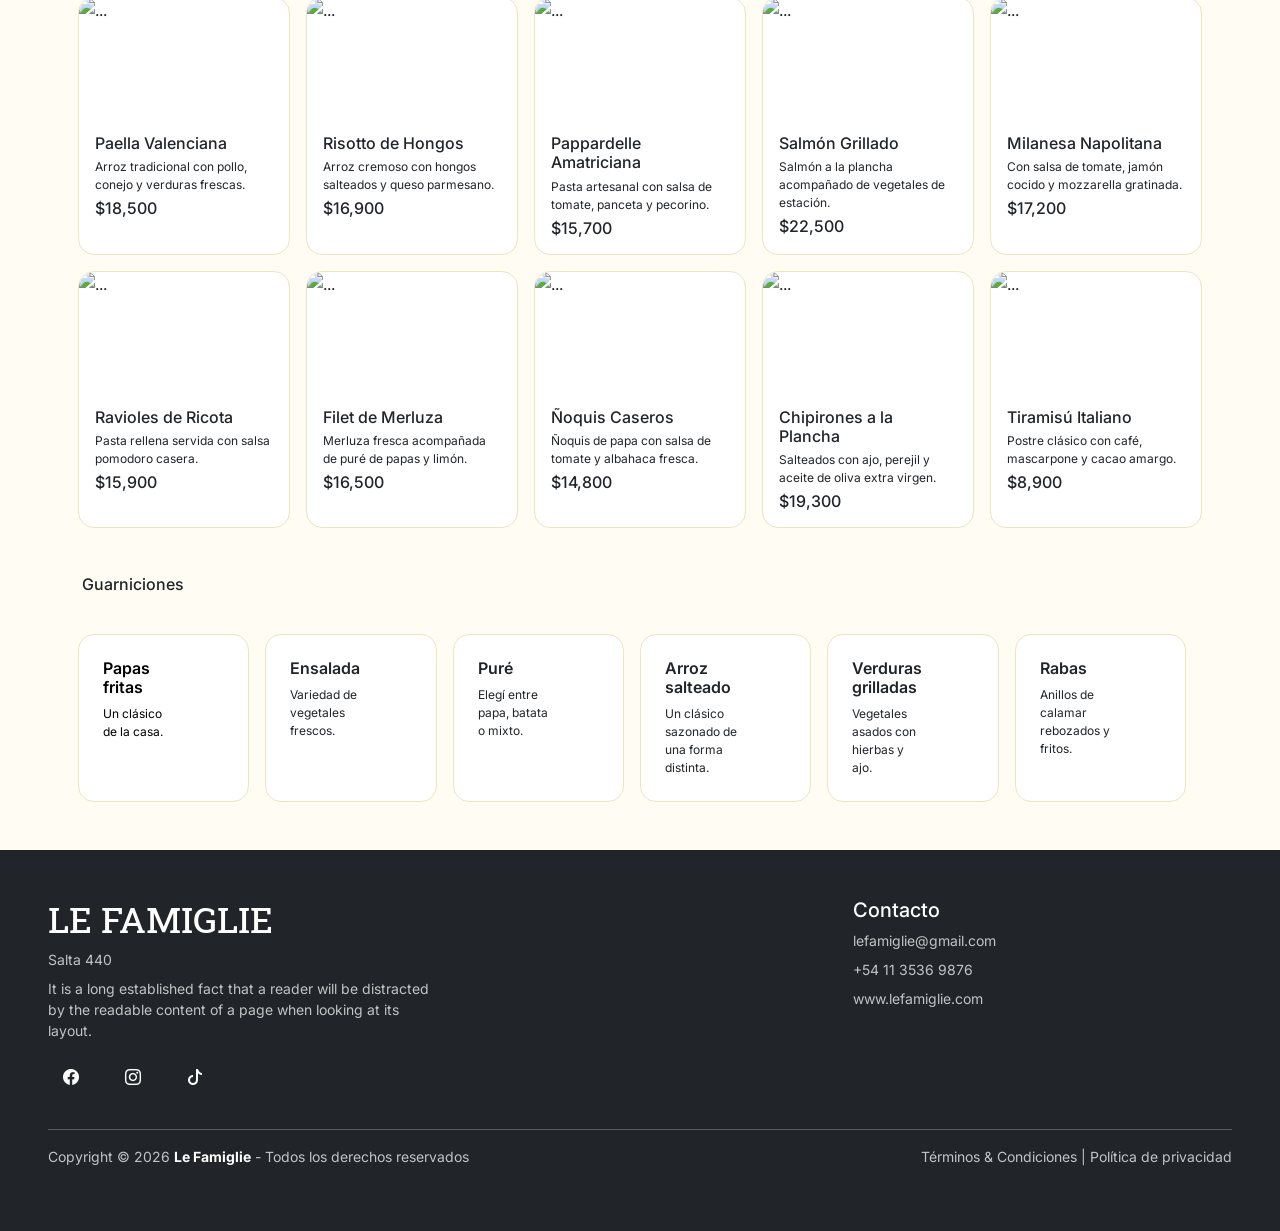
==== commit 41b19790: "fix: banner margin" ====
--- a/menu.html
+++ b/menu.html
@@ -34,7 +34,7 @@
                     <li class="nav-item dropdown">
                         <a class="nav-link dropdown-toggle" href="#" role="button" data-bs-toggle="dropdown"
                             aria-expanded="false">
-                            Conócenos
+                            Conocénos
                         </a>
                         <ul class="dropdown-menu">
                             <li>
--- a/styles.css
+++ b/styles.css
@@ -215,19 +215,13 @@
     margin: 0px;
 }
 
-.historiaImg {
-    display: flex;
-    justify-content: end;
-    width: 100%;
-    height: 420px;
-    position: relative;
-}
-
-.historia img {
-    width: 420px;
+
+.historiaImg img {
+    width: 100%;
+    max-width: 430px;
+    aspect-ratio: 1/1;
+    object-fit: cover;
     border-radius: 50%;
-    position: relative;
-
 }
 
 .historiaContainer {
@@ -369,7 +363,6 @@
         width: 100%;
         height: 300px;
         justify-content: center;
-        margin-top: 50%;
     }
 
     .historia img {
@@ -379,6 +372,32 @@
     .shadowImg {
         display: none;
     }
+
+    .recetas {
+        flex-direction: column;
+        text-align: center;
+    }
+
+    .recetasImg {
+        width: 60%;
+        max-width: 250px;
+        height: auto;
+        margin-bottom: 20px;
+    }
+
+    .contRecetas {
+        width: 100%;
+        padding: 0 20px;
+    }
+
+    .banner {
+        margin-top:50%;
+        padding-right: 3%;
+        padding-left: 3%;
+        margin:3%
+
+    }
+
 }
 
 /* RESPONSIVE MOBILE */
@@ -406,13 +425,6 @@
 
     }
 
-    nav ul li:nth-child(4) {
-        display: none;
-    }
-
-    nav ul li:first-child {
-        display: none;
-    }
 
     .material-symbols-outlined {
         display: block;
@@ -487,7 +499,7 @@
     .historiaImg {
         width: 100%;
         justify-content: center;
-        margin-top: 75%;
+        margin-top: 5%;
     }
 
     .historia img {
@@ -521,6 +533,10 @@
 
     .verMasR {
         margin-left: 0;
+    }
+
+    .tiempo {
+        left: 250px;
     }
 }
 
@@ -589,13 +605,15 @@
 /* MENU */
 
 .banner {
-    margin-top: 7%;
+
     padding: 3%;
     background-image: url('https://images.pexels.com/photos/34487028/pexels-photo-34487028.jpeg');
     background-size: cover;
     background-repeat: no-repeat;
     position: relative;
     overflow: hidden;
+    margin-top: 100px;
+
 }
 
 .banner::before {
@@ -670,7 +688,7 @@
 }
 
 .guar img {
-    width: 100%;
+    width: 70%;
     position: absolute;
     right: -80px;
     /* la empuja afuera */
@@ -747,7 +765,7 @@
     font-family: "Roboto Slab", serif;
 }
 
-.rece img{
+.rece img {
     height: 150px;
 }
 
@@ -760,21 +778,21 @@
 .mapouter {
     position: relative;
     text-align: right;
-     width: 220px;
-     height:150px;
-}
-
-.gmap_canvas iframe{
+    width: 220px;
+    height: 150px;
+}
+
+.gmap_canvas iframe {
     width: 100%;
     height: 100%;
     border: 0;
 }
 
 .gmap_canvas {
-    overflow:hidden;
-    background:none!important;
-    width:270px;
-    height:150px;
+    overflow: hidden;
+    background: none !important;
+    width: 270px;
+    height: 150px;
 }
 
 .gmap_canvas iframe {
@@ -795,7 +813,7 @@
     display: none !important;
 }
 
-.dropdown-menu{
+.dropdown-menu {
     min-width: 320px !important;
 }
 
@@ -814,29 +832,28 @@
     color: #000000ba;
 }
 
-.recElec .porc{
+.recElec .porc {
     font-size: 14px;
     color: #0000009c;
 }
 
-.pasos h3{
+.pasos h3 {
     font-family: "Roboto Slab", serif;
     font-size: 24px;
 }
 
-.pasos h6{
+.pasos h6 {
     font-weight: 550;
 }
 
-.paso{
+.paso {
     border-left: 3px solid #b6ac83;
 
 }
 
 
-.recPic{
+.recPic {
     height: 500px;
     width: 500px !important;
 
-}
-
+}
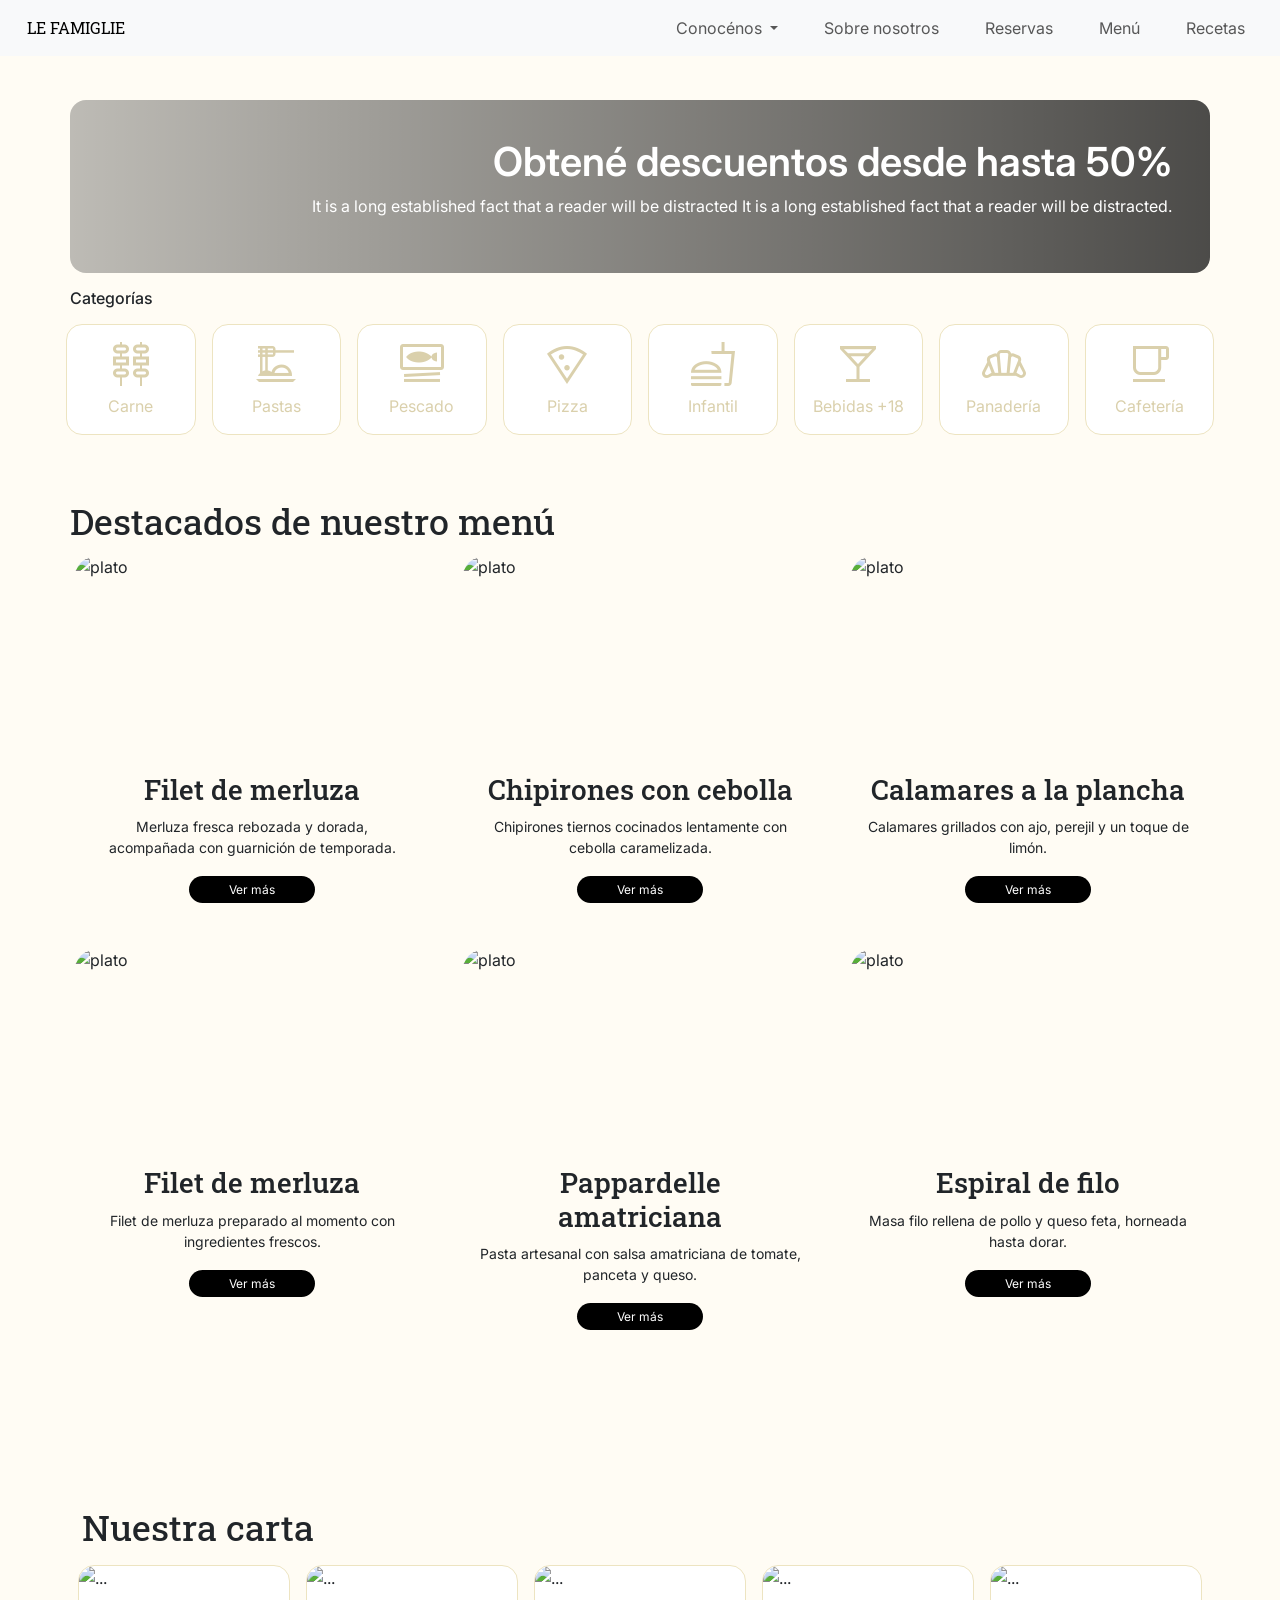
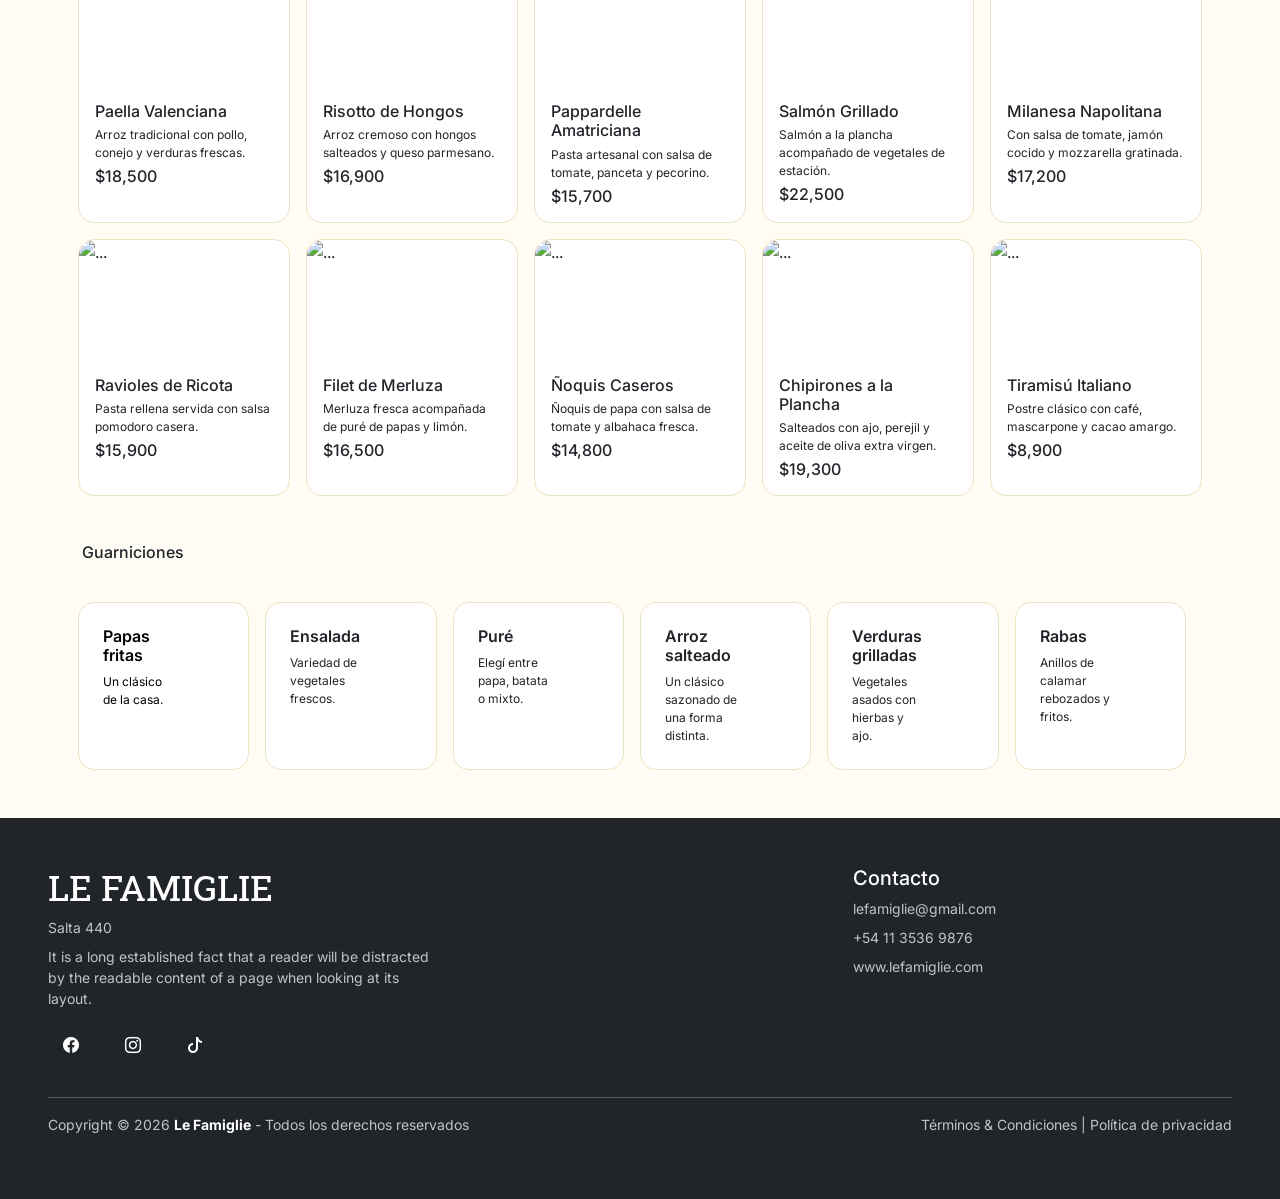
==== commit 6a45a00c: "feat: changing img data" ====
--- a/menu.html
+++ b/menu.html
@@ -80,13 +80,13 @@
             </div>
         </div>
     </nav>
-    <div class="container rounded-4 mb-5 text-end  text-white banner">
+    <div class="container rounded-4 text-end  text-white banner">
         <h1 class="fw-semibold">Obtené descuentos desde hasta 50% </h1>
         <p class="resh2">It is a long established fact that a reader will be distracted It is a long established fact
             that a reader will be distracted.</p>
     </div>
     <div class="container p-0">
-        <h6>Categorías</h6>
+        <h6 class="mt-3">Categorías</h6>
         <div class="row">
             <div class="col m-2 rounded-4 text-center cat">
                 <span class="material-symbols-outlined">
@@ -358,7 +358,7 @@
                                 <p class="m-0">Variedad de vegetales frescos.</p>
                             </div>
                             <div class="col-4 p-0 text-end">
-                                <img src="https://png.pngtree.com/png-clipart/20240814/original/pngtree-straight-above-perspective-big-portion-of-french-fries-served-in-a-png-image_15770949.png"
+                                <img src="https://png.pngtree.com/png-clipart/20240418/original/pngtree-an-overhead-shot-of-a-hearty-salad-bowl-with-fresh-png-image_14882828.png"
                                     alt="" class="img-fluid">
                             </div>
                         </div>
@@ -373,7 +373,7 @@
                                 <p class="m-0">Elegí entre papa, batata o mixto.</p>
                             </div>
                             <div class="col-4 p-0 text-end">
-                                <img src="https://png.pngtree.com/png-clipart/20240814/original/pngtree-straight-above-perspective-big-portion-of-french-fries-served-in-a-png-image_15770949.png"
+                                <img src="https://www.image2url.com/r2/default/images/1781184621967-ac9b9e3a-e2ef-4517-8aba-37395859b521.png"
                                     alt="" class="img-fluid">
                             </div>
                         </div>
@@ -403,7 +403,7 @@
                                 <p class="m-0">Vegetales asados con hierbas y ajo.</p>
                             </div>
                             <div class="col-4 p-0 text-end">
-                                <img src="https://png.pngtree.com/png-clipart/20240814/original/pngtree-straight-above-perspective-big-portion-of-french-fries-served-in-a-png-image_15770949.png"
+                                <img src="https://www.image2url.com/r2/default/images/1781185370173-20c0a678-f7a8-4525-93d7-cab6f8034634.png"
                                     alt="" class="img-fluid">
                             </div>
                         </div>
@@ -418,7 +418,7 @@
                                 <p class="m-0">Anillos de calamar rebozados y fritos.</p>
                             </div>
                             <div class="col-4 p-0 text-end">
-                                <img src="https://png.pngtree.com/png-clipart/20240814/original/pngtree-straight-above-perspective-big-portion-of-french-fries-served-in-a-png-image_15770949.png"
+                                <img src="https://www.image2url.com/r2/default/images/1781185283576-3b749acc-d082-4a5d-90ad-e673b4b7338b.png"
                                     alt="" class="img-fluid">
                             </div>
                         </div>
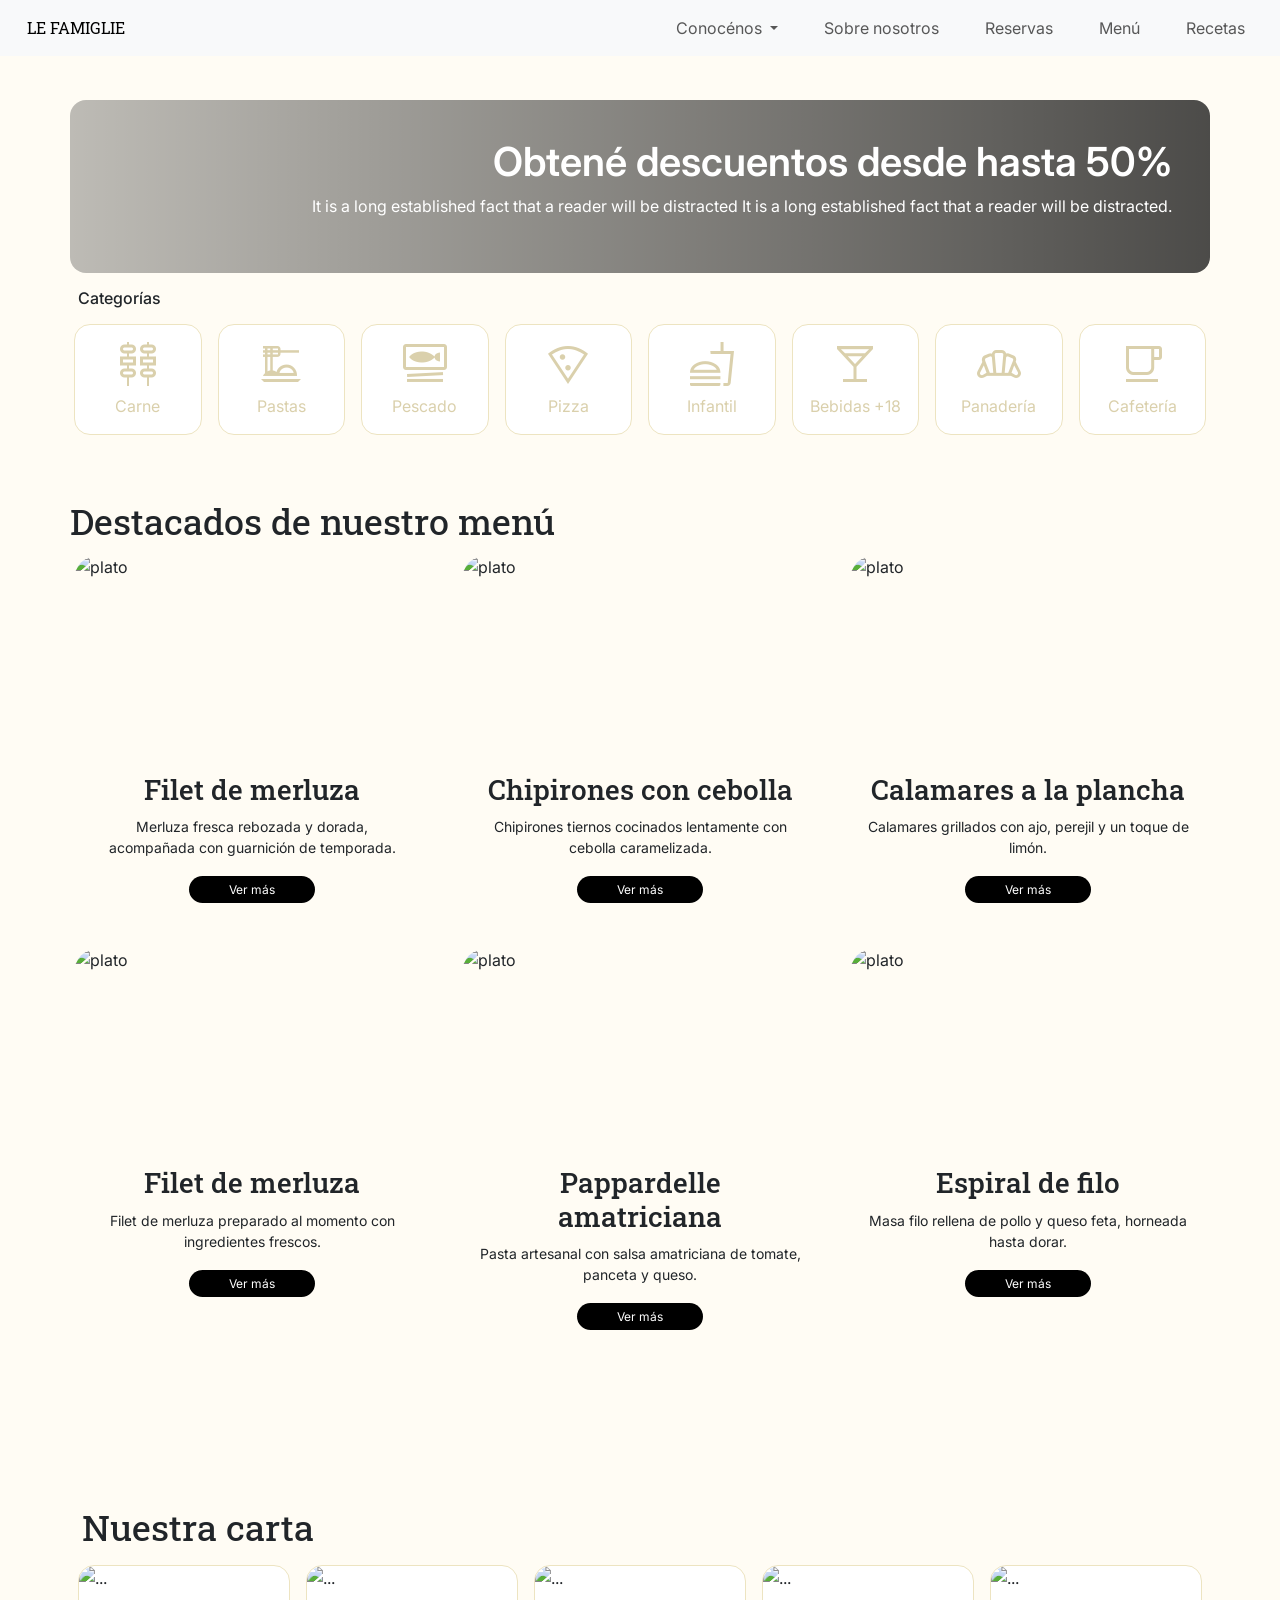
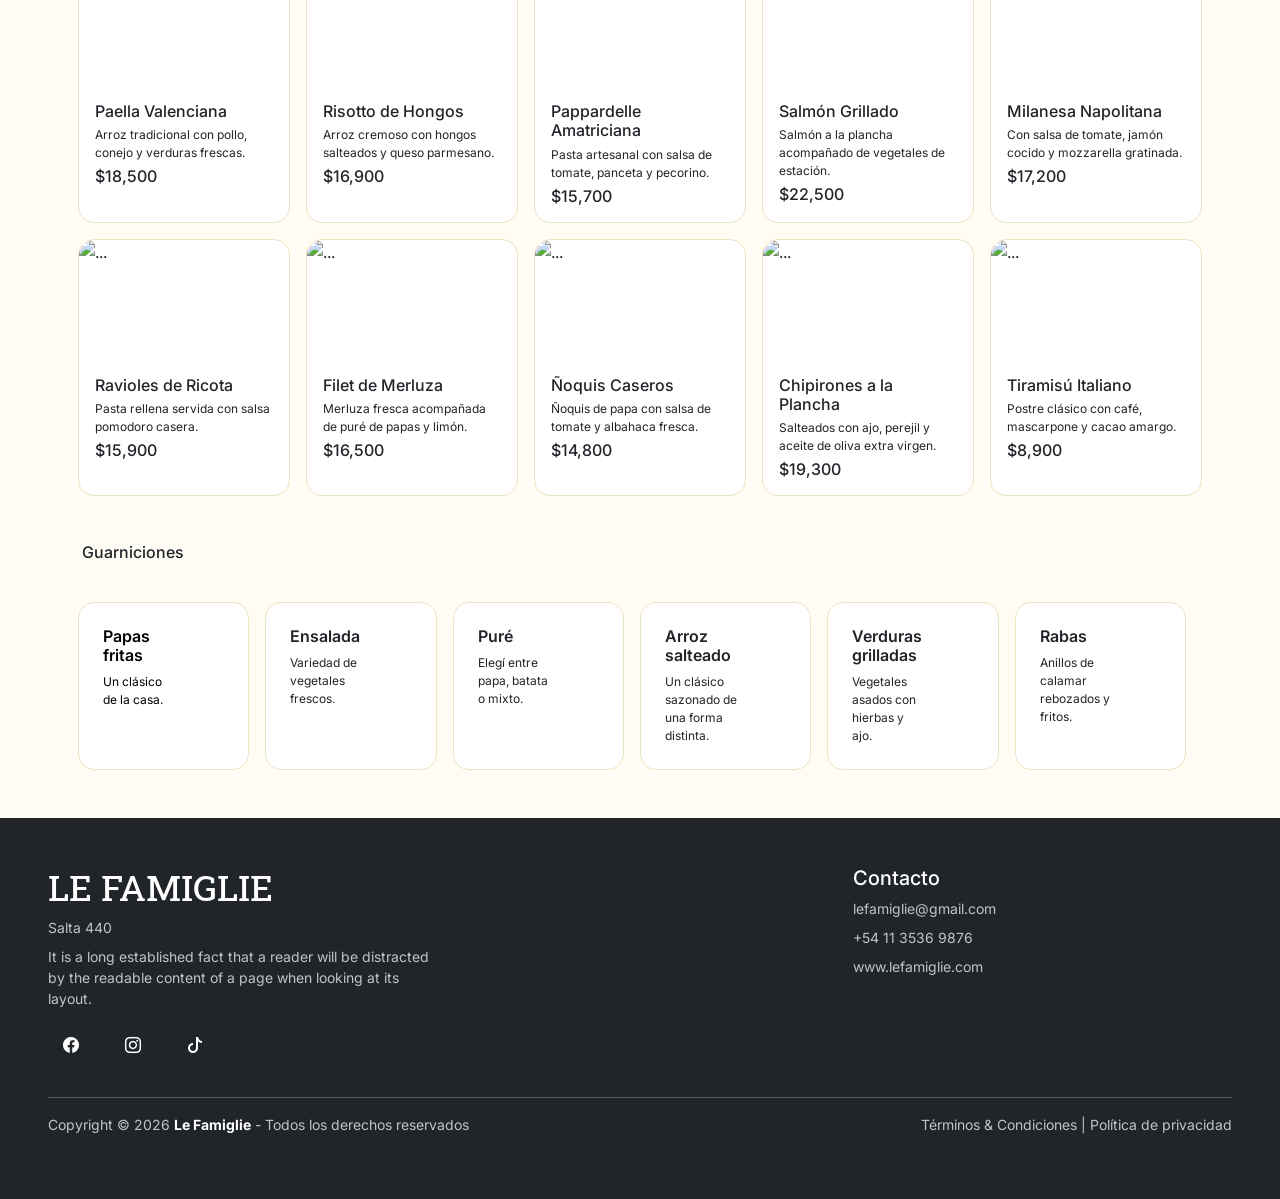
==== commit 66c3ace4: "fix: px categorias" ====
--- a/menu.html
+++ b/menu.html
@@ -85,7 +85,7 @@
         <p class="resh2">It is a long established fact that a reader will be distracted It is a long established fact
             that a reader will be distracted.</p>
     </div>
-    <div class="container p-0">
+    <div class="container px-sm-2">
         <h6 class="mt-3">Categorías</h6>
         <div class="row">
             <div class="col m-2 rounded-4 text-center cat">
--- a/styles.css
+++ b/styles.css
@@ -394,8 +394,13 @@
         margin-top:50%;
         padding-right: 3%;
         padding-left: 3%;
-        margin:3%
-
+        width: 90%;
+
+    }
+
+    .reservaPic{
+        padding: 0 !important;
+        margin: 0 !important;
     }
 
 }
@@ -405,6 +410,7 @@
     body {
         overflow-x: hidden;
     }
+    
 
     nav {
         padding-top: 3%;
@@ -538,6 +544,8 @@
     .tiempo {
         left: 250px;
     }
+
+   
 }
 
 /*RESERVAS*/
@@ -757,7 +765,7 @@
 .pill {
     border: 1px solid #d5c790;
     color: #6b5b1e;
-    background-color: #EDE4C1;
+    background-color: #ffffff;
 
 }
 
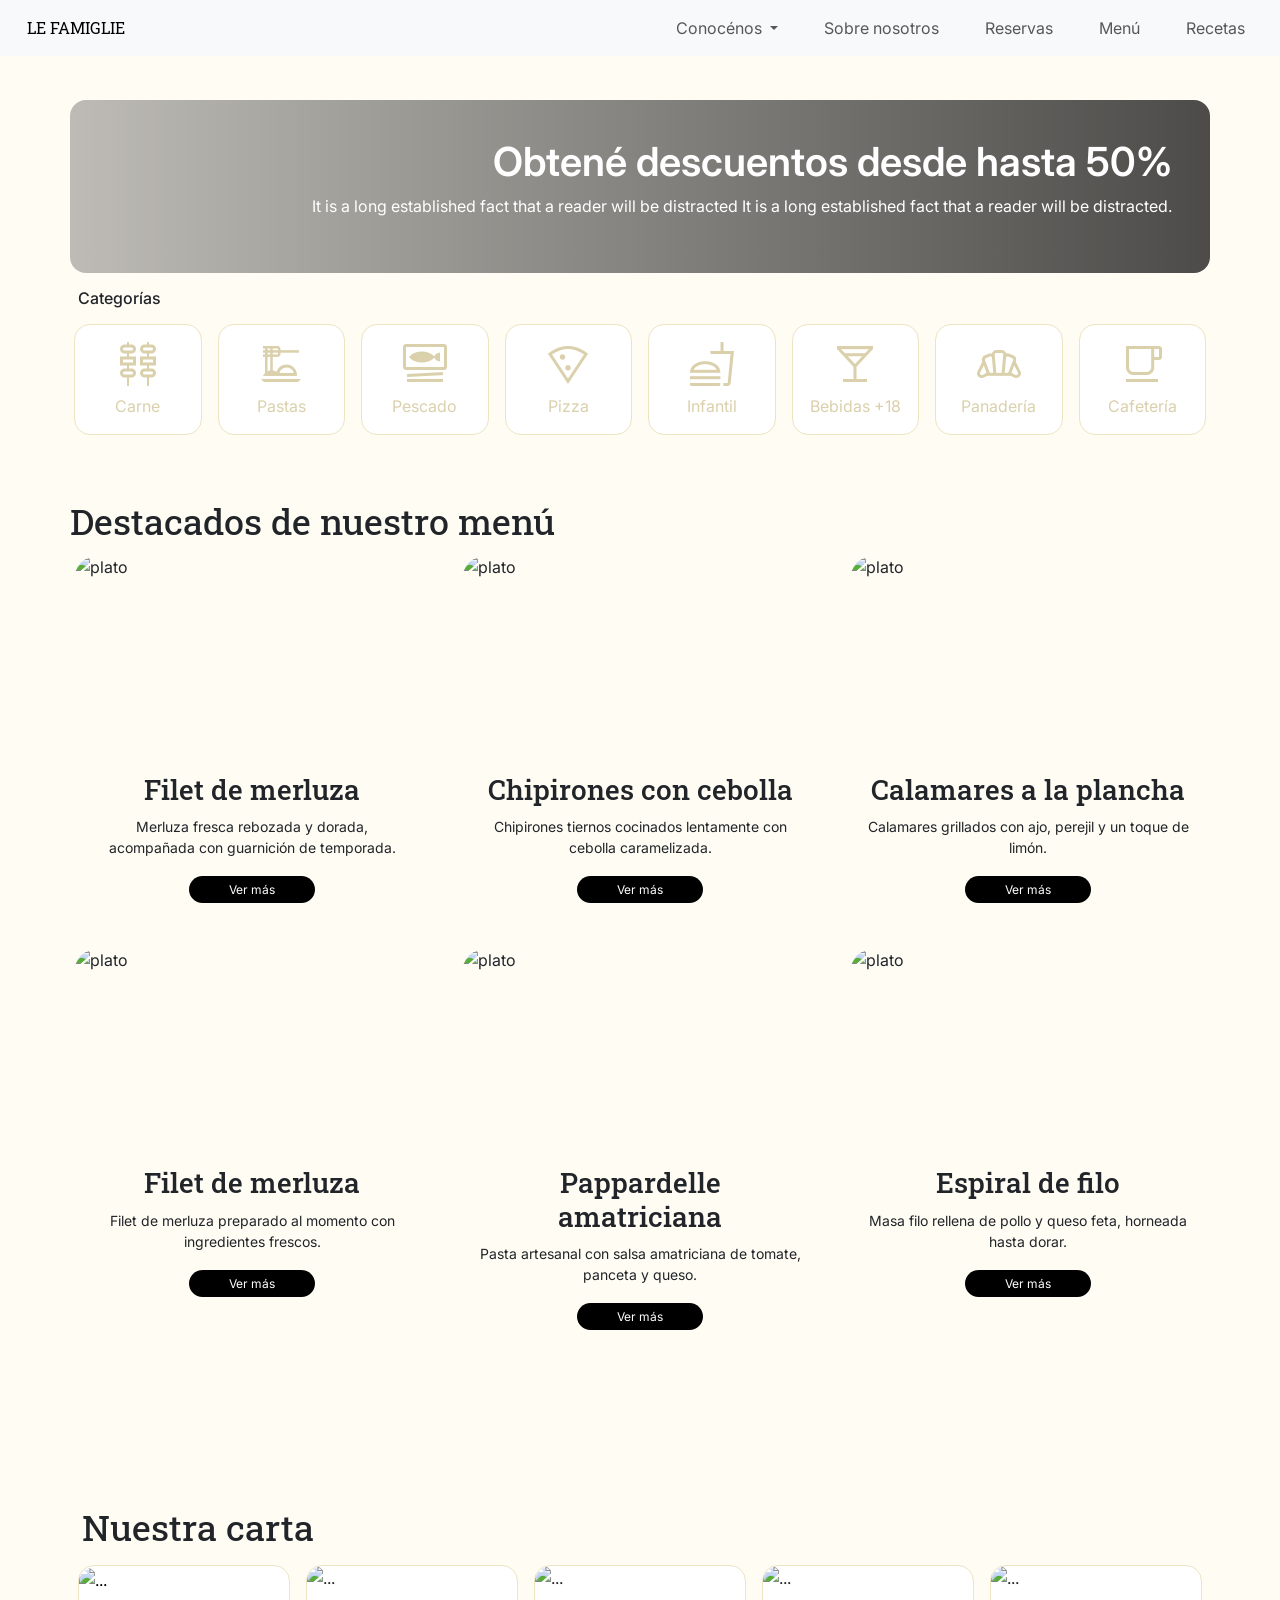
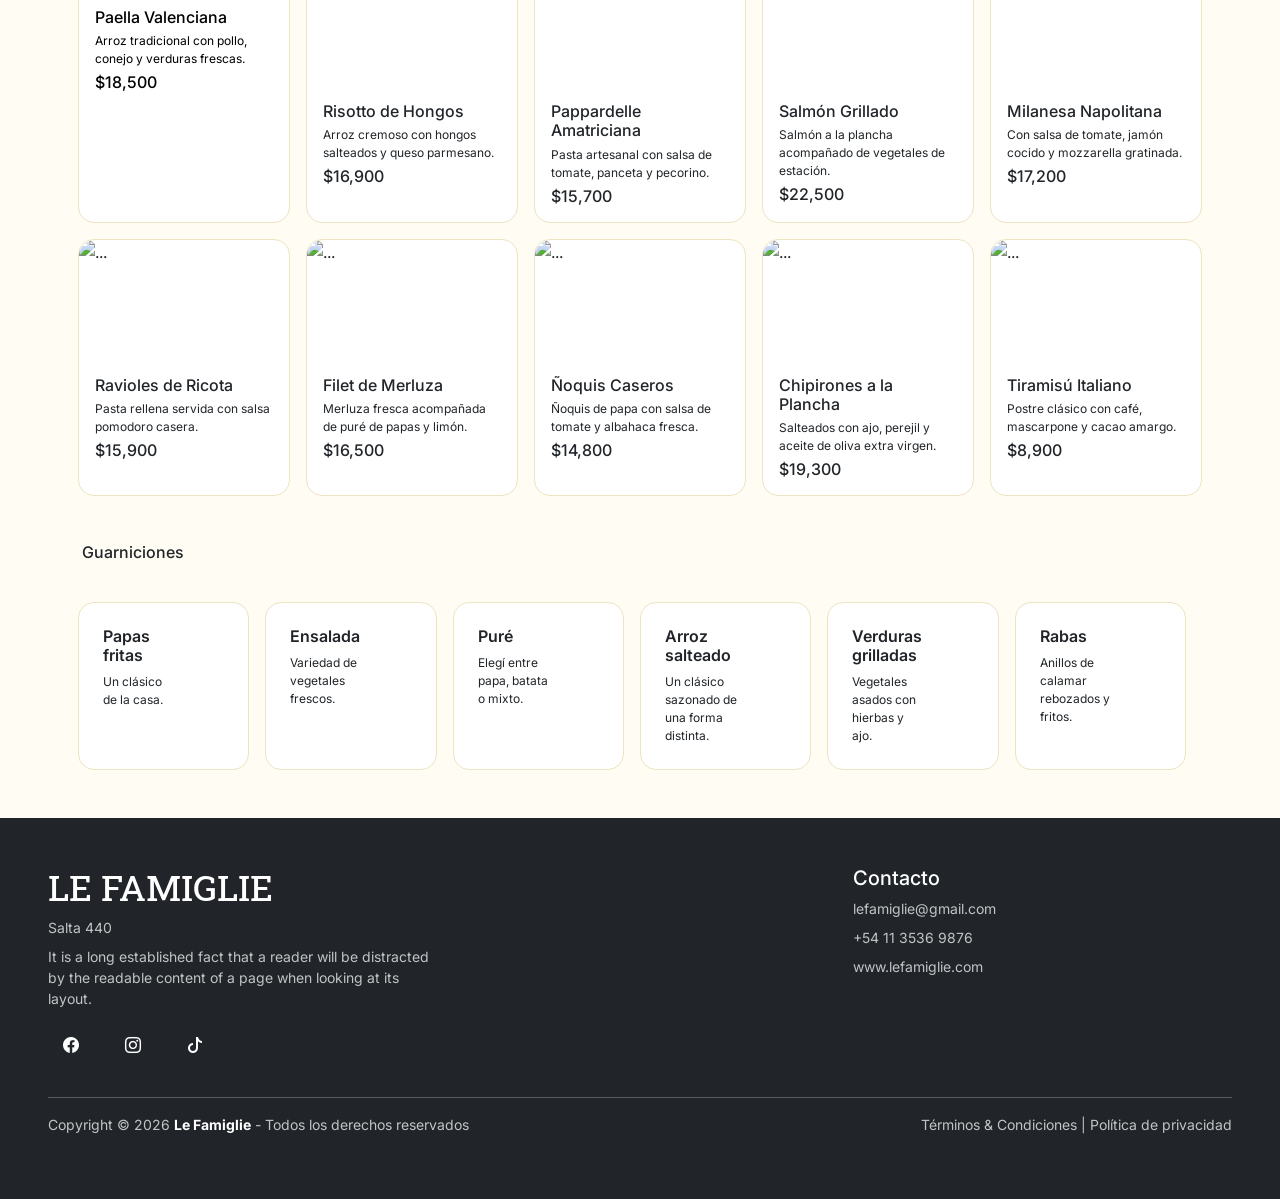
==== commit 7ab40dde: "feat: add link menu" ====
--- a/menu.html
+++ b/menu.html
@@ -223,6 +223,7 @@
             <!-- FILA 1 -->
 
             <div class="card col-lg col-sm-4 rounded-4 p-0 m-2 menuCard">
+                <a href="recetaElegida.html" class="text-decoration-none m-0">
                 <img src="https://encrypted-tbn0.gstatic.com/images?q=tbn:ANd9GcQ6ZKdfp-YW0jhBm1GdwlfCcbWIB3yJ5HIcKw&s"
                     class="card-img-top rounded-top-4" alt="...">
                 <div class="card-body">
@@ -230,6 +231,7 @@
                     <p class="card-text">Arroz tradicional con pollo, conejo y verduras frescas.</p>
                     <h6 class="card-title">$18,500</h6>
                 </div>
+                </a>
             </div>
 
             <div class="card col-lg col-sm-4 rounded-4 p-0 m-2 menuCard">
@@ -333,7 +335,6 @@
 
                 <div class="col-12 col-md-6 col-xl-2">
                     <div class="rounded-4 guar p-4 h-100">
-                        <a href="recetaElegida.html" class="text-decoration-none m-0">
 
                             <div class="row align-items-center">
                                 <div class="col-8">
@@ -345,7 +346,6 @@
                                         alt="" class="img-fluid">
                                 </div>
                             </div>
-                        </a>
 
                     </div>
                 </div>
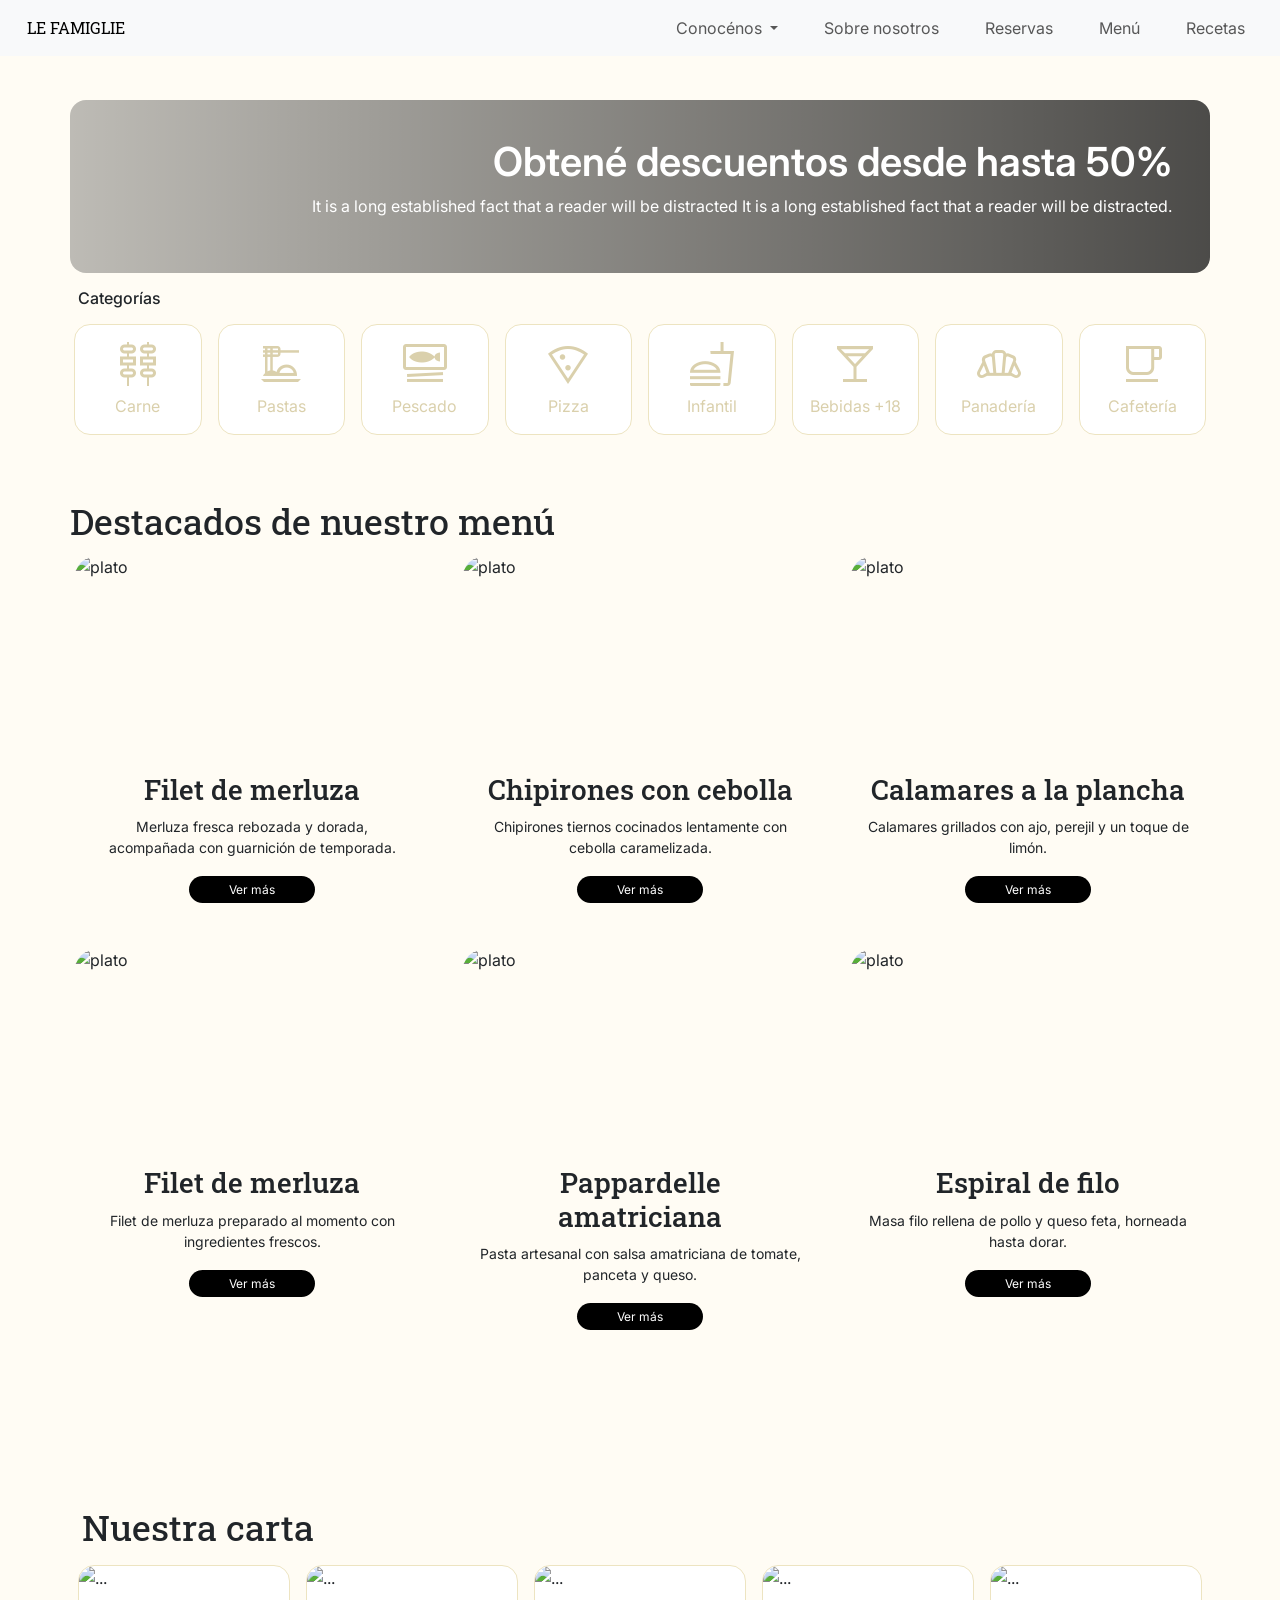
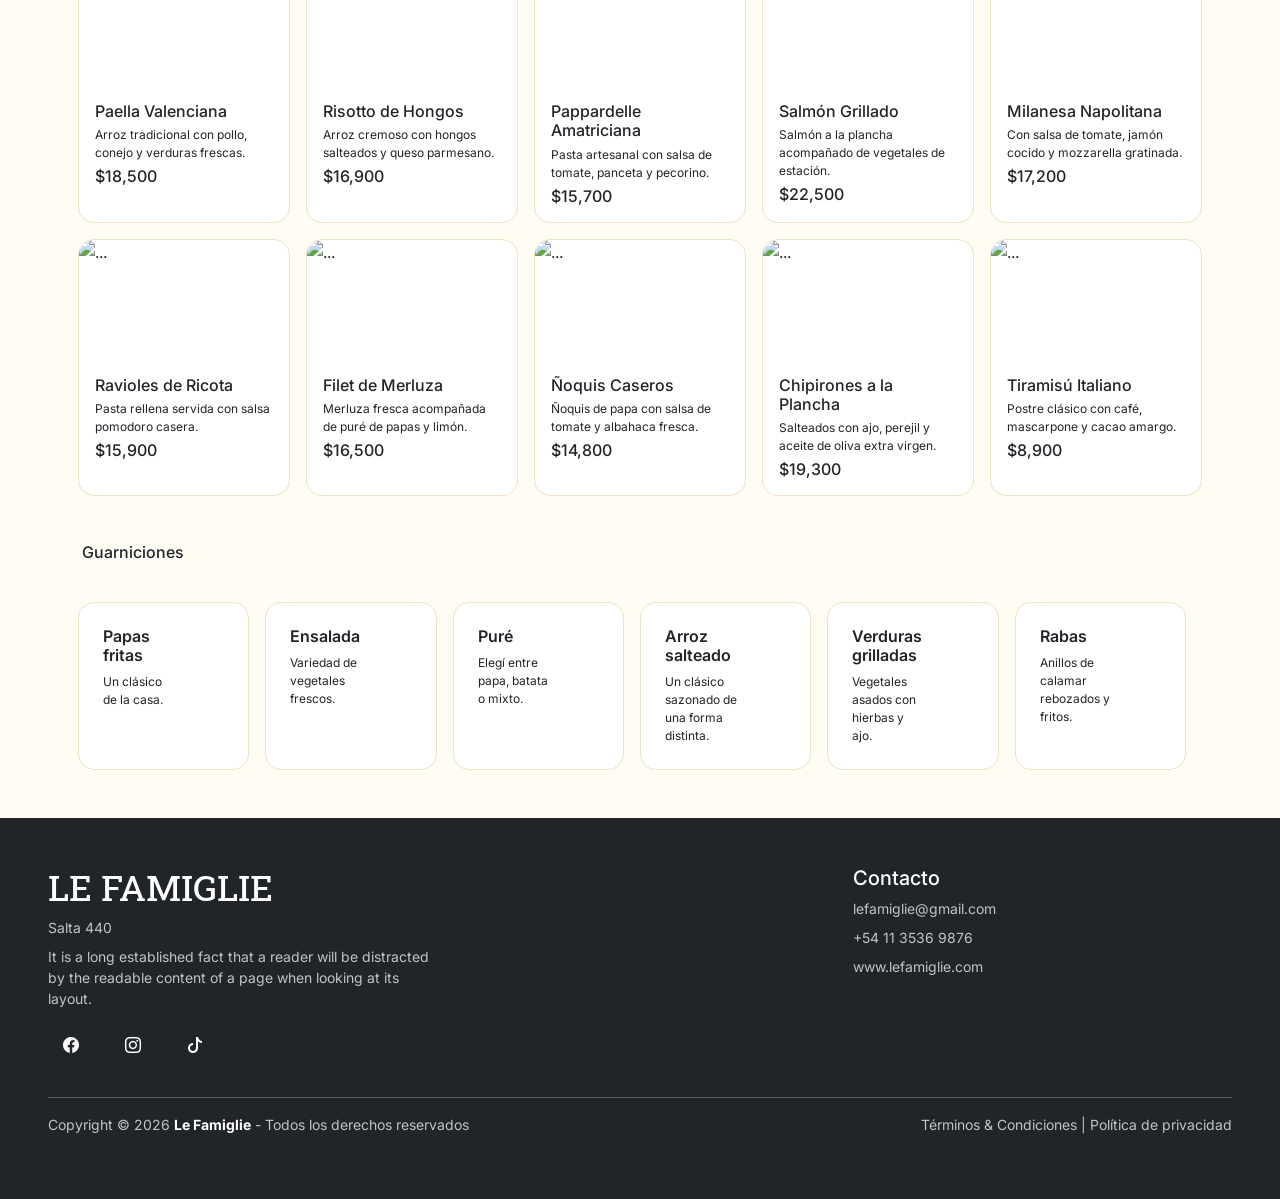
==== commit 9c014282: "feat: add link menu" ====
--- a/menu.html
+++ b/menu.html
@@ -223,7 +223,6 @@
             <!-- FILA 1 -->
 
             <div class="card col-lg col-sm-4 rounded-4 p-0 m-2 menuCard">
-                <a href="recetaElegida.html" class="text-decoration-none m-0">
                 <img src="https://encrypted-tbn0.gstatic.com/images?q=tbn:ANd9GcQ6ZKdfp-YW0jhBm1GdwlfCcbWIB3yJ5HIcKw&s"
                     class="card-img-top rounded-top-4" alt="...">
                 <div class="card-body">
@@ -231,7 +230,7 @@
                     <p class="card-text">Arroz tradicional con pollo, conejo y verduras frescas.</p>
                     <h6 class="card-title">$18,500</h6>
                 </div>
-                </a>
+               
             </div>
 
             <div class="card col-lg col-sm-4 rounded-4 p-0 m-2 menuCard">
